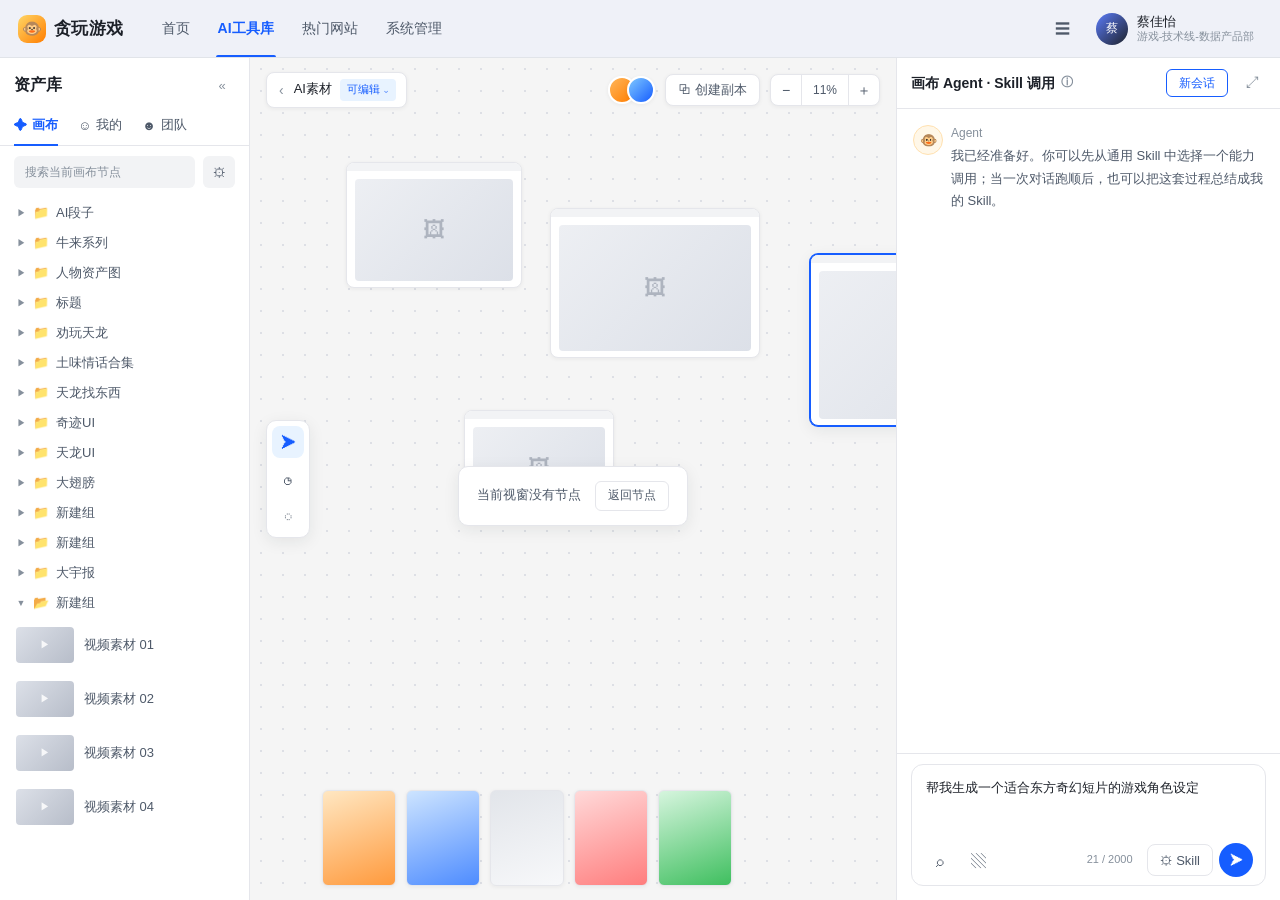
==== skill-agent-demo.html @ e5e54cda "Add canvas Agent Skill demo (light theme)" ====
<!doctype html>
<html lang="zh-CN">
<head>
  <meta charset="utf-8">
  <meta name="viewport" content="width=device-width, initial-scale=1">
  <title>画布 Agent Skill 接入 Demo</title>
  <style>
:root{
  --brand:#165DFF;--brand-hover:#0B5EFF;--brand-soft:#E8F3FF;--brand-soft-2:#F2F7FF;
  --ink:#1D2129;--ink-2:#4E5969;--ink-3:#86909C;--ink-4:#C9CDD4;
  --line:#E5E6EB;--line-2:#F2F3F5;--fill:#F2F3F5;--bg:#F5F5F5;--card:#FFFFFF;
  --nav-bg:#EFF1F8;--nav-line:#E1E4E9;
  --success:#00B42A;--orange:#FF7D00;--danger:#F53F3F;--warn-bg:#FFF7E8;
  --nav-h:58px;--left-w:285px;--chat-w:clamp(380px,30vw,470px);
  --shadow-sm:0 1px 4px rgba(29,33,41,.06);
  --shadow-md:0 4px 16px rgba(29,33,41,.08);
  --shadow-lg:0 10px 30px rgba(29,33,41,.14);
  --r-sm:6px;--r-md:8px;--r-lg:12px;--r-xl:16px;
}
*{box-sizing:border-box}
html,body{height:100%}
body{margin:0;font-family:"PingFang SC","Microsoft YaHei","Helvetica Neue",Arial,sans-serif;font-size:13px;line-height:1.6;color:var(--ink);background:var(--bg);-webkit-font-smoothing:antialiased}
button{font-family:inherit}
input,textarea{font-family:inherit}
::-webkit-scrollbar{width:8px;height:8px}
::-webkit-scrollbar-thumb{background:#D6D8DE;border-radius:4px}
::-webkit-scrollbar-thumb:hover{background:#C9CDD4}
::-webkit-scrollbar-track{background:transparent}

/* ===== top nav ===== */
.topnav{height:var(--nav-h);display:flex;align-items:center;gap:26px;padding:0 18px;background:var(--nav-bg);border-bottom:1px solid var(--nav-line);position:relative;z-index:30}
.brand-logo{display:flex;align-items:center;gap:8px;font-size:17px;font-weight:700;color:var(--ink);letter-spacing:.4px;white-space:nowrap}
.brand-logo .mascot{width:28px;height:28px;border-radius:9px;background:linear-gradient(135deg,#FFD666,#FF7D00);display:grid;place-items:center;font-size:16px;line-height:1}
.nav-menu{display:flex;align-items:center;gap:4px;height:100%}
.nav-item{height:100%;display:flex;align-items:center;padding:0 12px;font-size:14px;color:var(--ink-2);cursor:pointer;position:relative;transition:color .15s}
.nav-item:hover{color:var(--brand)}
.nav-item.active{color:var(--brand);font-weight:600}
.nav-item.active::after{content:"";position:absolute;left:10px;right:10px;bottom:0;height:2px;background:var(--brand);border-radius:2px 2px 0 0}
.nav-right{margin-left:auto;display:flex;align-items:center;gap:8px}
.nav-icon{width:34px;height:34px;border-radius:var(--r-md);display:grid;place-items:center;color:var(--ink-2);cursor:pointer;font-size:15px}
.nav-icon:hover{background:rgba(22,93,255,.08);color:var(--brand)}
.user-chip{display:flex;align-items:center;gap:9px;cursor:pointer;padding:4px 8px;border-radius:var(--r-md)}
.user-chip:hover{background:rgba(255,255,255,.7)}
.user-chip .avatar{width:32px;height:32px;border-radius:50%;background:linear-gradient(135deg,#5B7CFA,#1D2129);color:#fff;display:grid;place-items:center;font-size:12px;flex:0 0 auto}
.user-chip .u-name{font-size:13px;color:var(--ink);line-height:1.25}
.user-chip .u-sub{font-size:11px;color:var(--ink-3);line-height:1.25}
/* ===== shell layout ===== */
.app{display:flex;height:calc(100vh - var(--nav-h));overflow:hidden}

/* ===== left asset panel ===== */
.left{width:var(--left-w);flex:0 0 var(--left-w);background:var(--card);border-right:1px solid var(--line);display:flex;flex-direction:column;min-height:0}
.left-head{display:flex;align-items:center;justify-content:space-between;padding:14px 14px 10px}
.left-title{font-size:16px;font-weight:600;color:var(--ink)}
.left-collapse{width:26px;height:26px;border:0;background:transparent;border-radius:var(--r-sm);display:grid;place-items:center;color:var(--ink-3);cursor:pointer;font-size:13px}
.left-collapse:hover{background:var(--fill);color:var(--ink-2)}
.left-tabs{display:flex;gap:20px;padding:0 14px;border-bottom:1px solid var(--line);flex:0 0 auto}
.left-tab{padding:8px 0 10px;font-size:13px;color:var(--ink-2);cursor:pointer;border:0;background:transparent;border-bottom:2px solid transparent;display:flex;align-items:center;gap:5px;margin-bottom:-1px;transition:color .15s}
.left-tab:hover{color:var(--brand)}
.left-tab.active{color:var(--brand);font-weight:600;border-bottom-color:var(--brand)}
.left-search{display:flex;gap:8px;align-items:center;padding:10px 14px 8px;flex:0 0 auto}
.left-search input{flex:1;height:32px;border:1px solid transparent;background:var(--fill);border-radius:var(--r-sm);padding:0 10px;font-size:12px;color:var(--ink);outline:none;transition:.15s}
.left-search input::placeholder{color:var(--ink-3)}
.left-search input:focus{background:#fff;border-color:var(--brand)}
.left-search .filter{width:32px;height:32px;border:0;border-radius:var(--r-sm);background:var(--fill);display:grid;place-items:center;color:var(--ink-2);cursor:pointer}
.left-search .filter:hover{color:var(--brand)}
.asset-list{flex:1;overflow-y:auto;padding:2px 8px 18px;min-height:0}
.tree-row{display:flex;align-items:center;gap:7px;height:30px;padding:0 8px;border-radius:var(--r-sm);color:var(--ink-2);font-size:13px;cursor:pointer;transition:background .12s}
.tree-row:hover{background:var(--fill)}
.tree-row.active{background:var(--brand-soft);color:var(--brand);font-weight:500}
.tree-row .caret{color:var(--ink-3);font-size:9px;width:10px;flex:0 0 auto;text-align:center}
.tree-row .folder{font-size:13px;flex:0 0 auto}
.tree-row .name{overflow:hidden;text-overflow:ellipsis;white-space:nowrap}
.tree-row.video{height:54px;gap:10px}
.tree-row.video .thumb{width:58px;height:36px;border-radius:4px;background:linear-gradient(135deg,#DCE0E8,#B7BDC9);flex:0 0 auto;position:relative}
.tree-row.video .thumb::after{content:"\25B6";position:absolute;inset:0;display:grid;place-items:center;color:#fff;font-size:10px;opacity:.85}
.asset-empty{color:var(--ink-3);font-size:12px;padding:18px;text-align:center}
/* ===== canvas ===== */
.canvas{flex:1;position:relative;background:var(--bg);background-image:radial-gradient(#DDDFE5 1px,transparent 1px);background-size:22px 22px;overflow:hidden;min-width:0}
.canvas-top{position:absolute;top:14px;left:16px;right:16px;display:flex;align-items:center;gap:12px;z-index:6;pointer-events:none}
.canvas-top > *{pointer-events:auto}
.crumb{display:flex;align-items:center;gap:8px;background:#fff;border:1px solid var(--line);border-radius:var(--r-md);padding:6px 10px;font-size:13px;color:var(--ink);box-shadow:var(--shadow-sm)}
.crumb .back{border:0;background:transparent;color:var(--ink-3);cursor:pointer;font-size:14px;padding:0 2px;line-height:1}
.crumb .back:hover{color:var(--brand)}
.crumb .tag-editable{display:flex;align-items:center;gap:4px;color:var(--brand);background:var(--brand-soft);border-radius:4px;padding:2px 7px;font-size:11px}
.canvas-top-right{margin-left:auto;display:flex;align-items:center;gap:10px}
.presence{display:flex;align-items:center}
.presence .p-av{width:28px;height:28px;border-radius:50%;border:2px solid #fff;margin-left:-9px;background:linear-gradient(135deg,#FFB65A,#FF7D00);box-shadow:var(--shadow-sm)}
.presence .p-av:nth-child(2){background:linear-gradient(135deg,#7EC8FF,#165DFF)}
.presence .p-av:first-child{margin-left:0}
.ghost-btn{display:inline-flex;align-items:center;gap:6px;height:32px;padding:0 12px;background:#fff;border:1px solid var(--line);border-radius:var(--r-md);font-size:13px;color:var(--ink-2);cursor:pointer;box-shadow:var(--shadow-sm);transition:.15s}
.ghost-btn:hover{border-color:var(--brand);color:var(--brand)}
.zoom{display:flex;align-items:center;height:32px;background:#fff;border:1px solid var(--line);border-radius:var(--r-md);overflow:hidden;box-shadow:var(--shadow-sm)}
.zoom button{width:30px;height:30px;border:0;background:transparent;color:var(--ink-2);cursor:pointer;font-size:14px;line-height:1}
.zoom button:hover{background:var(--fill);color:var(--ink)}
.zoom .z-val{min-width:48px;text-align:center;font-size:12px;color:var(--ink-2);border-left:1px solid var(--line);border-right:1px solid var(--line);line-height:30px}
.canvas-toolbar{position:absolute;left:16px;top:50%;transform:translateY(-50%);display:flex;flex-direction:column;gap:5px;background:#fff;border:1px solid var(--line);border-radius:10px;padding:5px;box-shadow:var(--shadow-md);z-index:5}
.canvas-toolbar .icon-btn.active{background:var(--brand-soft);color:var(--brand)}
.ghost-node{position:absolute;background:#fff;border:1px solid var(--line);border-radius:var(--r-md);box-shadow:var(--shadow-sm);overflow:hidden}
.ghost-node .gn-bar{height:8px;background:var(--fill)}
.ghost-node .gn-body{padding:8px;display:grid;place-items:center;color:var(--ink-4)}
.ghost-node .gn-body .ph{width:100%;height:100%;border-radius:4px;background:linear-gradient(135deg,#EDEFF3,#DCE0E8);display:grid;place-items:center;color:#AEB4BF;font-size:22px}
.ghost-node.selected{border-color:var(--brand);box-shadow:0 0 0 1px var(--brand),var(--shadow-md)}
.floating-note{position:absolute;left:50%;top:52%;transform:translate(-50%,-50%);background:#fff;border:1px solid var(--line);border-radius:10px;padding:14px 18px;font-size:13px;color:var(--ink-2);display:flex;align-items:center;gap:14px;box-shadow:var(--shadow-md);z-index:4}
.canvas-thumbs{position:absolute;left:72px;bottom:14px;display:flex;gap:10px;align-items:flex-end;z-index:3}
.canvas-thumbs .ct{width:74px;height:96px;border-radius:var(--r-sm);background:linear-gradient(160deg,#FFE7C2,#FF9A3D);border:1px solid var(--line);box-shadow:var(--shadow-sm)}
.canvas-thumbs .ct.t2{background:linear-gradient(160deg,#CDE4FF,#4E8CFF)}
.canvas-thumbs .ct.t3{background:linear-gradient(160deg,#E2E5EA,#F7F8FA)}
.canvas-thumbs .ct.t4{background:linear-gradient(160deg,#FFD9D9,#FF7D7D)}
.canvas-thumbs .ct.t5{background:linear-gradient(160deg,#D6F5DE,#3FBF5F)}
/* ===== chat panel ===== */
.chat{width:var(--chat-w);flex:0 0 var(--chat-w);background:var(--card);border-left:1px solid var(--line);display:flex;flex-direction:column;position:relative;min-height:0}
.chat-head{display:flex;align-items:center;gap:10px;padding:11px 14px;border-bottom:1px solid var(--line);flex:0 0 auto}
.chat-title{font-size:14px;font-weight:600;color:var(--ink);display:flex;align-items:center;gap:6px;min-width:0}
.chat-title span{overflow:hidden;text-overflow:ellipsis;white-space:nowrap}
.chat-title .info{color:var(--ink-3);font-size:12px;cursor:help;flex:0 0 auto}
.chat-head .hint{display:none}
.new-session{margin-left:auto;height:28px;padding:0 12px;border:1px solid var(--brand);color:var(--brand);background:#fff;border-radius:var(--r-sm);font-size:12px;cursor:pointer;white-space:nowrap;transition:.15s;flex:0 0 auto}
.new-session:hover{background:var(--brand-soft)}
.chat-expand{width:28px;height:28px;border:0;background:transparent;border-radius:var(--r-sm);display:grid;place-items:center;color:var(--ink-3);cursor:pointer;font-size:14px;flex:0 0 auto}
.chat-expand:hover{background:var(--fill);color:var(--ink-2)}
.messages{flex:1;overflow-y:auto;padding:16px 16px 8px;display:flex;flex-direction:column;gap:16px;min-height:0}
.msg{position:relative;padding-left:38px;font-size:13px;line-height:1.75;color:var(--ink-2);word-break:break-word}
.msg::before{content:"\1F435";position:absolute;left:0;top:0;width:28px;height:28px;border-radius:50%;background:var(--warn-bg);border:1px solid #FFE1B0;display:grid;place-items:center;font-size:14px;line-height:1}
.msg > strong{display:block;font-size:12px;font-weight:500;color:var(--ink-3);margin-bottom:3px;line-height:1.4}
.msg .result-list{margin:8px 0;padding-left:18px}
.msg .result-list li{margin:3px 0}
.result-script,.execution-script{margin:10px 0 0;padding:10px 12px;background:var(--fill);border:1px solid var(--line);border-radius:var(--r-sm);font-family:"SFMono-Regular",Consolas,"Liberation Mono",Menlo,monospace;font-size:12px;line-height:1.7;color:var(--ink);white-space:pre-wrap;word-break:break-word;overflow-x:auto}
.result-tail,.execution-tail{margin-top:8px;padding-top:8px;border-top:1px dashed var(--line);font-size:11px;color:var(--ink-3)}
/* ===== composer ===== */
.composer-wrap{flex:0 0 auto;padding:10px 14px 14px;border-top:1px solid var(--line);position:relative;background:#fff;z-index:20}
.composer{border:1px solid var(--line);border-radius:var(--r-lg);background:#fff;padding:10px 12px 8px;transition:border-color .15s,box-shadow .15s}
.composer:focus-within{border-color:var(--brand);box-shadow:0 0 0 3px rgba(22,93,255,.08)}
.selected-tag{display:none;align-items:center;gap:6px;background:var(--brand-soft);color:var(--brand);border-radius:var(--r-sm);padding:3px 8px;font-size:12px;width:fit-content;margin-bottom:8px}
.selected-tag.show{display:inline-flex}
.selected-tag button{border:0;background:transparent;color:var(--brand);cursor:pointer;font-size:13px;line-height:1;padding:0 2px}
.composer textarea{width:100%;border:0;outline:none;resize:none;font-size:13px;line-height:1.7;color:var(--ink);min-height:62px;height:62px;background:transparent;display:block}
.composer textarea::placeholder{color:var(--ink-3)}
.composer-actions{display:flex;align-items:center;justify-content:space-between;margin-top:6px;gap:8px}
.composer-actions .actions{display:flex;align-items:center;gap:6px}
.counter{font-size:11px;color:var(--ink-3);margin-left:auto;padding-right:6px}
.icon-btn{width:32px;height:32px;border:0;background:transparent;border-radius:var(--r-md);color:var(--ink-2);font-size:15px;cursor:pointer;display:grid;place-items:center;line-height:1;transition:background .12s,color .12s;padding:0}
.icon-btn:hover{background:var(--fill);color:var(--ink)}
.pill{height:32px;padding:0 12px;border-radius:var(--r-md);border:1px solid var(--line);background:#fff;color:var(--ink-2);font-size:13px;cursor:pointer;transition:.15s;white-space:nowrap}
.pill:hover{border-color:var(--brand);color:var(--brand)}
.pill.active{background:var(--brand);border-color:var(--brand);color:#fff}
.send{width:34px;height:34px;border-radius:50%;border:0;background:var(--brand);color:#fff;font-size:13px;cursor:pointer;display:grid;place-items:center;transition:.15s}
.send:hover{background:var(--brand-hover)}

/* ===== picker ===== */
.picker{position:fixed;width:360px;max-width:calc(100vw - 32px);background:#fff;border:1px solid var(--line);border-radius:var(--r-lg);box-shadow:var(--shadow-lg);padding:12px;display:none;z-index:70}
.picker.open{display:block}
.picker-head{display:flex;align-items:center;justify-content:space-between;margin-bottom:10px}
.picker-title{font-size:14px;font-weight:600;color:var(--ink)}
.create-wrap{position:relative}
.create-btn{height:28px;padding:0 10px;border-radius:var(--r-sm);border:1px solid var(--line);background:#fff;color:var(--ink-2);font-size:12px;cursor:pointer}
.create-btn:hover{border-color:var(--brand);color:var(--brand)}
.create-menu{position:absolute;right:0;top:34px;min-width:262px;background:#fff;border:1px solid var(--line);border-radius:var(--r-md);box-shadow:var(--shadow-md);display:none;overflow:hidden;z-index:5}
.create-menu.open{display:block}
.create-item{display:flex;flex-direction:column;gap:2px;width:100%;text-align:left;border:0;background:transparent;padding:10px 12px;font-size:13px;color:var(--ink);cursor:pointer}
.create-item span{font-size:11px;color:var(--ink-3)}
.create-item:hover{background:var(--brand-soft)}
.tabs{display:flex;gap:18px;border-bottom:1px solid var(--line);margin-bottom:10px}
.tab-btn{padding:6px 0 8px;border:0;background:transparent;font-size:13px;color:var(--ink-2);cursor:pointer;border-bottom:2px solid transparent;margin-bottom:-1px}
.tab-btn:hover{color:var(--brand)}
.tab-btn.active{color:var(--brand);font-weight:600;border-bottom-color:var(--brand)}
.picker-body{display:flex;flex-direction:column;min-height:0}
.search{width:100%;height:32px;border:1px solid var(--line);border-radius:var(--r-sm);padding:0 10px;font-size:12px;outline:none;margin-bottom:8px;color:var(--ink);flex:0 0 auto}
.search:focus{border-color:var(--brand)}
.search::placeholder{color:var(--ink-3)}
.skill-list{display:flex;flex-direction:column;gap:2px;max-height:288px;overflow-y:auto}
.skill-row{display:flex;align-items:center;gap:8px;padding:8px;border-radius:var(--r-sm);cursor:pointer;position:relative}
.skill-row:hover{background:var(--fill)}
.skill-row.active{background:var(--brand-soft)}
.skill-row .bolt{color:var(--orange);font-size:12px;flex:0 0 auto}
.skill-main{flex:1;border:0;background:transparent;text-align:left;cursor:pointer;padding:0;min-width:0}
.skill-title-line{display:flex;align-items:center;gap:6px;font-size:13px;color:var(--ink);font-weight:500}
.skill-name{overflow:hidden;text-overflow:ellipsis;white-space:nowrap}
.skill-desc{font-size:11px;color:var(--ink-3);margin-top:2px;overflow:hidden;text-overflow:ellipsis;white-space:nowrap}
.info-dot{width:16px;height:16px;border-radius:50%;border:1px solid var(--ink-4);background:transparent;color:var(--ink-3);font-size:10px;line-height:1;cursor:pointer;display:grid;place-items:center;flex:0 0 auto;font-style:italic;padding:0}
.info-dot:hover,.info-dot.active{border-color:var(--brand);color:var(--brand);background:var(--brand-soft)}
.row-action{width:26px;height:26px;border:0;background:transparent;border-radius:var(--r-sm);cursor:pointer;color:var(--ink-3);font-size:14px;flex:0 0 auto;display:grid;place-items:center;padding:0}
.row-action:hover{background:var(--fill);color:var(--orange)}
.row-action.active{color:var(--orange)}
.detail-popover{display:none;position:absolute;left:8px;right:8px;top:100%;margin-top:4px;background:#1D2129;color:#fff;border-radius:var(--r-sm);padding:8px 10px;font-size:11px;line-height:1.75;z-index:8;box-shadow:var(--shadow-md)}
.detail-popover.open,.skill-row:hover .detail-popover{display:block}
.detail-popover strong{color:#fff;font-weight:600}
/* ===== draft panel ===== */
.draft-panel{position:absolute;left:14px;right:14px;bottom:100%;background:#fff;border:1px solid var(--line);border-radius:var(--r-lg);box-shadow:var(--shadow-lg);display:none;z-index:65;overflow:hidden}
.draft-panel.open{display:block}
.draft-head{display:flex;align-items:center;justify-content:space-between;padding:10px 12px;border-bottom:1px solid var(--line);font-size:13px;font-weight:600;color:var(--ink)}
.draft-body{padding:12px;display:flex;flex-direction:column;gap:10px}
.field{display:flex;flex-direction:column;gap:4px}
.field label{font-size:11px;color:var(--ink-3)}
.field input,.field textarea{border:1px solid var(--line);border-radius:var(--r-sm);padding:7px 9px;font-size:12px;color:var(--ink);outline:none;background:#fff;resize:vertical;width:100%}
.field input:focus,.field textarea:focus{border-color:var(--brand);box-shadow:0 0 0 2px rgba(22,93,255,.08)}
.field textarea{min-height:56px;line-height:1.6}
.draft-grid{display:grid;grid-template-columns:1fr 1fr;gap:10px}
.draft-actions{display:flex;justify-content:flex-end;gap:8px;margin-top:2px}
.btn-small{height:30px;padding:0 12px;border-radius:var(--r-sm);border:1px solid var(--line);background:#fff;color:var(--ink-2);font-size:12px;cursor:pointer}
.btn-small:hover{border-color:var(--brand);color:var(--brand)}
.btn-small.primary{background:var(--brand);border-color:var(--brand);color:#fff}
.btn-small.primary:hover{background:var(--brand-hover);color:#fff}
.btn-ghost{width:24px;height:24px;border:0;background:transparent;border-radius:var(--r-sm);color:var(--ink-3);cursor:pointer;font-size:14px;display:grid;place-items:center;padding:0}
.btn-ghost:hover{background:var(--fill);color:var(--ink)}

/* ===== run dock ===== */
.run-dock{position:relative;display:none;background:var(--brand-soft-2);border:1px solid #D6E4FF;border-radius:var(--r-md);margin-bottom:8px;overflow:hidden}
.run-dock.show{display:block}
.run-dock.open .run-body{display:block}
.run-body{display:none}
.run-head{display:flex;align-items:center;justify-content:space-between;padding:8px 12px;cursor:pointer;font-size:12px;color:var(--brand)}
.run-head:hover{background:rgba(22,93,255,.05)}
.run-title{display:flex;align-items:center;gap:6px;font-weight:600}
.run-meta{color:var(--ink-3);font-size:11px}
.run-steps{padding:2px 12px 10px;display:flex;flex-direction:column;gap:5px}
.run-step{display:flex;gap:8px;align-items:flex-start;font-size:12px;color:var(--ink-3)}
.run-dot{width:16px;height:16px;border-radius:50%;border:1px solid var(--ink-4);flex:0 0 auto;display:grid;place-items:center;font-size:9px;line-height:1;background:#fff;margin-top:1px;color:#fff}
.run-step.done .run-dot{background:var(--success);border-color:var(--success)}
.run-step.current .run-dot{border-color:var(--brand);box-shadow:0 0 0 3px rgba(22,93,255,.14)}
.run-step-title{font-size:12px;color:var(--ink-2)}
.run-step-desc{font-size:11px;color:var(--ink-3)}
.run-step.done .run-step-title{color:var(--ink-2)}
.run-step.current .run-step-title{color:var(--brand);font-weight:600}

/* ===== save strip ===== */
.save-strip{display:none;align-items:center;justify-content:space-between;gap:10px;background:var(--warn-bg);border:1px solid #FFE1B0;border-radius:var(--r-md);padding:8px 10px;margin-bottom:8px;font-size:12px;color:#8B5A00}
.save-strip.show{display:flex}
.save-text{line-height:1.5}
.save-actions{display:flex;align-items:center;gap:8px;flex:0 0 auto}
/* ===== task card / execution result ===== */
.task-card{margin-top:10px;background:#fff;border:1px solid var(--line);border-radius:var(--r-md);overflow:hidden}
.task-head{display:flex;align-items:center;justify-content:space-between;padding:9px 12px;border-bottom:1px solid var(--line);font-size:12px;font-weight:600;color:var(--ink);background:var(--brand-soft-2)}
.task-count{color:var(--brand);font-weight:600;font-size:11px}
.execution-intro{padding:9px 12px 0;font-size:12px;color:var(--ink-3)}
.task-step{display:flex;gap:9px;align-items:flex-start;padding:8px 12px 0}
.task-dot{width:18px;height:18px;border-radius:50%;border:1px solid var(--ink-4);flex:0 0 auto;display:grid;place-items:center;font-size:10px;line-height:1;background:#fff;color:#fff}
.task-step.done .task-dot{background:var(--success);border-color:var(--success)}
.task-step.current .task-dot{border-color:var(--brand);box-shadow:0 0 0 3px rgba(22,93,255,.14)}
.task-step-title{font-size:12px;color:var(--ink);font-weight:500}
.task-step.current .task-step-title{color:var(--brand)}
.task-step.done .task-step-title{color:var(--ink-2)}
.task-step-desc{font-size:11px;color:var(--ink-3);margin-top:1px}
.task-step:last-child{padding-bottom:2px}
.execution-result{margin:12px;padding:12px;border-radius:var(--r-md);background:var(--brand-soft-2);border:1px solid #D6E4FF}
.execution-result.pending{background:var(--fill);border-color:var(--line);color:var(--ink-3);font-size:12px}
.execution-result-head{display:flex;align-items:center;justify-content:space-between;font-size:11px;color:var(--brand);font-weight:600;margin-bottom:6px}
.execution-result-head span:last-child{color:var(--ink-3);font-weight:400}
.execution-result-title{font-size:13px;font-weight:600;color:var(--ink);margin-bottom:4px}
.execution-summary{font-size:12px;color:var(--ink-2)}
.execution-result .result-list{margin:8px 0 0;padding-left:18px;font-size:12px;color:var(--ink-2)}
.execution-result .execution-script,.execution-result .result-script{background:#fff}

/* ===== responsive ===== */
@media (max-width:1360px){:root{--left-w:250px}}
@media (max-width:1180px){:root{--left-w:220px;--chat-w:clamp(340px,34vw,440px)}}
@media (max-width:1040px){.left{display:none}}
  </style>
</head>
<body>
  <nav class="topnav">
    <div class="brand-logo"><span class="mascot">🐵</span><span>贪玩游戏</span></div>
    <div class="nav-menu">
      <div class="nav-item">首页</div>
      <div class="nav-item active">AI工具库</div>
      <div class="nav-item">热门网站</div>
      <div class="nav-item">系统管理</div>
    </div>
    <div class="nav-right">
      <div class="nav-icon" title="生成列表">☰</div>
      <div class="user-chip">
        <div class="avatar">蔡</div>
        <div>
          <div class="u-name">蔡佳怡</div>
          <div class="u-sub">游戏-技术线-数据产品部</div>
        </div>
      </div>
    </div>
  </nav>
  <div class="app">
    <aside class="left">
      <div class="left-head">
        <div class="left-title">资产库</div>
        <button class="left-collapse" aria-label="收起资产库">«</button>
      </div>
      <div class="left-tabs">
        <button class="left-tab active" data-pane="canvas"><span>✦</span>画布</button>
        <button class="left-tab" data-pane="mine"><span>☺</span>我的</button>
        <button class="left-tab" data-pane="team"><span>☻</span>团队</button>
      </div>
      <div class="left-search">
        <input id="leftSearch" placeholder="搜索当前画布节点" aria-label="搜索当前画布节点">
        <button class="filter" aria-label="筛选">⚙</button>
      </div>
      <div class="asset-list" id="assetList">
        <div class="tree-row" data-pane="canvas" data-name="AI段子"><span class="caret">▶</span><span class="folder">📁</span><span class="name">AI段子</span></div>
        <div class="tree-row" data-pane="canvas" data-name="牛来系列"><span class="caret">▶</span><span class="folder">📁</span><span class="name">牛来系列</span></div>
        <div class="tree-row" data-pane="canvas" data-name="人物资产图"><span class="caret">▶</span><span class="folder">📁</span><span class="name">人物资产图</span></div>
        <div class="tree-row" data-pane="canvas" data-name="标题"><span class="caret">▶</span><span class="folder">📁</span><span class="name">标题</span></div>
        <div class="tree-row" data-pane="canvas" data-name="劝玩天龙"><span class="caret">▶</span><span class="folder">📁</span><span class="name">劝玩天龙</span></div>
        <div class="tree-row" data-pane="canvas" data-name="土味情话合集"><span class="caret">▶</span><span class="folder">📁</span><span class="name">土味情话合集</span></div>
        <div class="tree-row" data-pane="canvas" data-name="天龙找东西"><span class="caret">▶</span><span class="folder">📁</span><span class="name">天龙找东西</span></div>
        <div class="tree-row" data-pane="canvas" data-name="奇迹UI"><span class="caret">▶</span><span class="folder">📁</span><span class="name">奇迹UI</span></div>
        <div class="tree-row" data-pane="canvas" data-name="天龙UI"><span class="caret">▶</span><span class="folder">📁</span><span class="name">天龙UI</span></div>
        <div class="tree-row" data-pane="canvas" data-name="大翅膀"><span class="caret">▶</span><span class="folder">📁</span><span class="name">大翅膀</span></div>
        <div class="tree-row" data-pane="canvas" data-name="新建组"><span class="caret">▶</span><span class="folder">📁</span><span class="name">新建组</span></div>
        <div class="tree-row" data-pane="canvas" data-name="新建组"><span class="caret">▶</span><span class="folder">📁</span><span class="name">新建组</span></div>
        <div class="tree-row" data-pane="canvas" data-name="大宇报"><span class="caret">▶</span><span class="folder">📁</span><span class="name">大宇报</span></div>
        <div class="tree-row" data-pane="canvas" data-name="新建组-视频"><span class="caret">▼</span><span class="folder">📂</span><span class="name">新建组</span></div>
        <div class="tree-row video" data-pane="canvas" data-name="视频 01"><span class="thumb"></span><span class="name">视频素材 01</span></div>
        <div class="tree-row video" data-pane="canvas" data-name="视频 02"><span class="thumb"></span><span class="name">视频素材 02</span></div>
        <div class="tree-row video" data-pane="canvas" data-name="视频 03"><span class="thumb"></span><span class="name">视频素材 03</span></div>
        <div class="tree-row video" data-pane="canvas" data-name="视频 04"><span class="thumb"></span><span class="name">视频素材 04</span></div>
        <div class="tree-row" data-pane="mine" data-name="角色设定生成"><span class="caret">▶</span><span class="folder">⚡</span><span class="name">角色设定生成</span></div>
        <div class="tree-row" data-pane="mine" data-name="对话转化流程"><span class="caret">▶</span><span class="folder">⚡</span><span class="name">对话转化流程</span></div>
        <div class="tree-row" data-pane="mine" data-name="我的分镜模板"><span class="caret">▶</span><span class="folder">⚡</span><span class="name">我的分镜模板</span></div>
        <div class="tree-row" data-pane="mine" data-name="我的口播稿"><span class="caret">▶</span><span class="folder">⚡</span><span class="name">我的口播稿</span></div>
        <div class="tree-row" data-pane="team" data-name="团队-世界观设定"><span class="caret">▶</span><span class="folder">⚡</span><span class="name">世界观设定</span></div>
        <div class="tree-row" data-pane="team" data-name="团队-投放素材规范"><span class="caret">▶</span><span class="folder">⚡</span><span class="name">投放素材规范</span></div>
        <div class="tree-row" data-pane="team" data-name="团队-爆款拆解"><span class="caret">▶</span><span class="folder">⚡</span><span class="name">爆款拆解</span></div>
        <div class="tree-row" data-pane="team" data-name="团队-合规校验"><span class="caret">▶</span><span class="folder">⚡</span><span class="name">合规校验</span></div>
        <div class="asset-empty" id="assetEmpty" style="display:none;">没有匹配的节点</div>
      </div>
    </aside>    <main class="canvas" aria-label="画布区域">
      <div class="canvas-top">
        <div class="crumb">
          <button class="back" aria-label="返回">‹</button>
          <span>AI素材</span>
          <span class="tag-editable">可编辑 ⌄</span>
        </div>
        <div class="canvas-top-right">
          <div class="presence"><span class="p-av" title="蔡佳怡"></span><span class="p-av" title="协作者"></span></div>
          <button class="ghost-btn" id="dupNode">⧉ 创建副本</button>
          <div class="zoom">
            <button class="z-out" aria-label="缩小">−</button>
            <span class="z-val" id="zoomValue">11%</span>
            <button class="z-in" aria-label="放大">＋</button>
          </div>
        </div>
      </div>
      <div class="canvas-toolbar">
        <button class="icon-btn active" aria-label="选择">➤</button>
        <button class="icon-btn" aria-label="历史">◷</button>
        <button class="icon-btn" aria-label="评论">◌</button>
      </div>
      <div class="ghost-node" style="left:96px;top:104px;width:176px;height:126px;">
        <div class="gn-bar"></div>
        <div class="gn-body" style="height:118px;padding:8px;"><div class="ph" style="height:100%;">🖼</div></div>
      </div>
      <div class="ghost-node" style="left:300px;top:150px;width:210px;height:150px;">
        <div class="gn-bar"></div>
        <div class="gn-body" style="height:142px;padding:8px;"><div class="ph" style="height:100%;">🖼</div></div>
      </div>
      <div class="ghost-node selected" style="left:560px;top:196px;width:250px;height:172px;">
        <div class="gn-bar"></div>
        <div class="gn-body" style="height:164px;padding:8px;"><div class="ph" style="height:100%;">🖼</div></div>
      </div>
      <div class="ghost-node" style="left:214px;top:352px;width:150px;height:106px;">
        <div class="gn-bar"></div>
        <div class="gn-body" style="height:98px;padding:8px;"><div class="ph" style="height:100%;">🖼</div></div>
      </div>
      <div class="floating-note">当前视窗没有节点 <button class="btn-small" id="backNode">返回节点</button></div>
      <div class="canvas-thumbs">
        <div class="ct t1"></div>
        <div class="ct t2"></div>
        <div class="ct t3"></div>
        <div class="ct t4"></div>
        <div class="ct t5"></div>
      </div>
    </main>    <section class="chat">
      <header class="chat-head">
        <div class="chat-title"><span id="chatTitle">画布 Agent · Skill 调用</span><span class="info" title="Demo 聚焦两个闭环：调用平台已确认 Skill；把有效对话总结成我的 Skill">ⓘ</span></div>
        <button class="new-session" id="newSession">新会话</button>
        <button class="chat-expand" aria-label="展开">⤢</button>
      </header>
      <div class="messages" id="messages">
        <div class="msg"><strong>Agent</strong>我已经准备好。你可以先从通用 Skill 中选择一个能力调用；当一次对话跑顺后，也可以把这套过程总结成我的 Skill。</div>
      </div>
      <div class="composer-wrap">
        <div class="picker" id="picker">
          <div class="picker-head">
            <div class="picker-title">Skill</div>
            <div class="create-wrap">
              <button class="create-btn" id="createBtn">＋ 创建</button>
              <div class="create-menu" id="createMenu">
                <button class="create-item" id="convertFromMenu">将本次对话转化为 Skill<span>从当前上下文自动总结名称、输入和输出</span></button>
              </div>
            </div>
          </div>
          <div class="tabs" role="tablist" aria-label="Skill 分组">
            <button class="tab-btn active" data-tab="common">通用</button>
            <button class="tab-btn" data-tab="favorite">收藏</button>
            <button class="tab-btn" data-tab="mine">我的</button>
          </div>
          <div class="picker-body">
            <input class="search" id="search" placeholder="搜索 Skill" aria-label="搜索 Skill">
            <div class="skill-list" id="skillList"></div>
          </div>
        </div>
        <div class="draft-panel" id="draftPanel">
          <div class="draft-head"><span>保存为我的 Skill</span><button class="icon-btn" id="closeDraft" aria-label="关闭">×</button></div>
          <div class="draft-body">
            <div class="field"><label for="draftName">系统总结的 Skill 名称</label><input id="draftName" value="角色设定生成"></div>
            <div class="field"><label for="draftDesc">说明</label><input id="draftDesc" value="根据角色方向生成可复用的角色设定稿"></div>
            <div class="draft-grid">
              <div class="field"><label for="draftInput">输入要点</label><textarea id="draftInput">角色类型、世界观、风格关键词、用途</textarea></div>
              <div class="field"><label for="draftOutput">输出要点</label><textarea id="draftOutput">角色定位、外观关键词、性格设定、可继续扩写的提示词</textarea></div>
            </div>
            <div class="draft-actions"><button class="btn-small" id="cancelDraft">取消</button><button class="btn-small primary" id="saveSkill">保存到我的 Skill</button></div>
          </div>
        </div>
        <div class="run-dock" id="runDock" aria-live="polite"></div>
        <div class="save-strip" id="saveStrip">
          <span class="save-text">这次对话可以沉淀为你的个人 Skill</span>
          <span class="save-actions">
            <button class="btn-small primary" id="openDraft">总结为我的 Skill</button>
            <button class="btn-ghost" id="dismissSave" aria-label="关闭沉淀提示">×</button>
          </span>
        </div>
        <div class="composer">
          <div class="selected-tag" id="selectedTag"><span>⚡</span><span id="selectedName"></span><button id="removeSkill" aria-label="移除 Skill">×</button></div>
          <textarea id="prompt" placeholder="开始你的创作，或者 @ 引用工作流 / 节点 / 资源">帮我生成一个适合东方奇幻短片的游戏角色设定</textarea>
          <div class="composer-actions">
            <div class="actions"><button class="icon-btn" aria-label="附件">⌕</button><button class="icon-btn" aria-label="资源">▧</button></div>
            <span class="counter" id="charCount">0 / 2000</span>
            <div class="actions"><button class="pill" id="skillBtn">⚙ Skill</button><button class="send" id="send">➤</button></div>
          </div>
        </div>
      </div>
    </section>
  </div>
  <script>
const confirmedSkills = [
      { name: '脚本生成器', id: 'script-generator', desc: '把一句话需求变成可执行脚本', scene: '适合从一句话创意、角色方向或视频需求开始生成脚本。', input: '主题、角色、风格、时长、目标平台', output: '脚本结构、对白/旁白、画面段落、下一步建议' },
      { name: '分镜设计器', id: 'storyboard-designer', desc: '把脚本拆成分镜方案', scene: '适合把已有脚本拆成可执行镜头。', input: '脚本、镜头数量、画面风格、重点角色', output: '镜头序列、景别、动作、画面重点' },
      { name: 'Seedance 提示词引擎', id: 'seedance-prompt-engine', desc: '把分镜转成可投喂的视频提示词', scene: '适合把分镜整理成视频模型可用的提示词。', input: '分镜内容、主体动作、镜头运动、风格要求', output: '视频提示词、参数建议、风险提示' },
      { name: '图片提示词引擎', id: 'image-prompt-engine', desc: '把想法转成出图提示词', scene: '适合生成角色图、场景图、道具图等图片资产。', input: '主体、环境、风格、构图、用途', output: '图片提示词、负向提示、风格关键词' },
      { name: '文案生成器', id: 'copy-caption-generator', desc: '生成标题、口播和短文案', scene: '适合补齐传播文案、短视频标题和口播。', input: '内容主题、受众、平台、语气', output: '标题、口播、短文案、多版本备选' },
      { name: '提示词体检器', id: 'prompt-lint', desc: '检查提示词里的问题', scene: '适合检查提示词是否冲突、缺信息或表达不清。', input: '待检查提示词、目标模型、输出目标', output: '问题清单、缺失信息、修改建议' },
      { name: '提示词修复器', id: 'prompt-fix', desc: '自动修正提示词', scene: '适合把存在问题的提示词修成可直接执行版本。', input: '原提示词、体检结果、保留要求', output: '修复后提示词、修改说明、可执行版本' },
      { name: '视频拆脚本', id: 'video-analysis-to-script', desc: '把视频拆解成脚本', scene: '适合把参考视频、成片或竞品内容拆成可复用脚本。', input: '视频内容、拆解目标、重点维度', output: '脚本结构、镜头顺序、节奏拆解' }
    ];
    let mySkills = [];
    const favoriteIds = new Set();
    let selected = null;
    let activeTab = 'common';
    let detailSkill = null;
    const picker = document.getElementById('picker');
    const skillList = document.getElementById('skillList');
    const search = document.getElementById('search');
    const skillBtn = document.getElementById('skillBtn');
    const tabBtns = Array.from(document.querySelectorAll('.tab-btn'));
    const createBtn = document.getElementById('createBtn');
    const createMenu = document.getElementById('createMenu');
    const convertFromMenu = document.getElementById('convertFromMenu');
    const selectedTag = document.getElementById('selectedTag');
    const selectedName = document.getElementById('selectedName');
    const removeSkill = document.getElementById('removeSkill');
    const promptInput = document.getElementById('prompt');
    const send = document.getElementById('send');
    const messages = document.getElementById('messages');
    const runDock = document.getElementById('runDock');
    const saveStrip = document.getElementById('saveStrip');
    const draftPanel = document.getElementById('draftPanel');
    const openDraft = document.getElementById('openDraft');
    const closeDraft = document.getElementById('closeDraft');
    const cancelDraft = document.getElementById('cancelDraft');
    const saveSkill = document.getElementById('saveSkill');
    const draftName = document.getElementById('draftName');
    const draftDesc = document.getElementById('draftDesc');
    const draftInput = document.getElementById('draftInput');
    const draftOutput = document.getElementById('draftOutput');
    const dismissSave = document.getElementById('dismissSave');
    let conversationTurns = 0;
    let saveToastDismissed = false;

    function allSkills() {
      return [...confirmedSkills, ...mySkills];
    }
    function currentItems() {
      if (activeTab === 'favorite') return allSkills().filter(item => favoriteIds.has(item.id));
      if (activeTab === 'mine') return mySkills;
      return confirmedSkills;
    }
    function filtered(items, q) {
      return items.filter(item => !q || (item.name + item.id + item.desc).toLowerCase().includes(q));
    }
    function closeDetailPopover() {
      if (!detailSkill) return;
      detailSkill = null;
      renderRows();
    }

    function setActiveTab(tab) {
      activeTab = tab;
      tabBtns.forEach(btn => btn.classList.toggle('active', btn.dataset.tab === tab));
      detailSkill = null;
      renderRows();
    }
    function renderRows() {
      const q = search.value.trim().toLowerCase();
      skillList.innerHTML = '';
      const visible = filtered(currentItems(), q);
      if (visible.length) {
        visible.forEach(skill => {
          const row = document.createElement('div');
          row.className = 'skill-row' + (selected && selected.id === skill.id ? ' active' : '');

          const bolt = document.createElement('span');
          bolt.className = 'bolt';
          bolt.textContent = '⚡';

          const main = document.createElement('button');
          main.className = 'skill-main';
          main.innerHTML = '<div class="skill-title-line"><span class="skill-name">' + skill.name + '</span></div><div class="skill-desc">' + skill.desc + '</div>';
          main.addEventListener('click', () => chooseSkill(skill));

          const info = document.createElement('button');
          info.className = 'info-dot' + (detailSkill && detailSkill.id === skill.id ? ' active' : '');
          info.title = '查看详情';
          info.textContent = 'i';
          info.addEventListener('click', (event) => {
            event.stopPropagation();
            detailSkill = detailSkill && detailSkill.id === skill.id ? null : skill;
            renderRows();
          });
          main.querySelector('.skill-title-line').appendChild(info);

          const fav = document.createElement('button');
          fav.className = 'row-action favorite' + (favoriteIds.has(skill.id) ? ' active' : '');
          fav.title = favoriteIds.has(skill.id) ? '取消收藏' : '收藏';
          fav.textContent = favoriteIds.has(skill.id) ? '★' : '☆';
          fav.addEventListener('click', (event) => {
            event.stopPropagation();
            toggleFavorite(skill);
          });

          const popover = document.createElement('div');
          popover.className = 'detail-popover' + (detailSkill && detailSkill.id === skill.id ? ' open' : '');
          popover.innerHTML = '<div><strong>适用场景：</strong>' + (skill.scene || '适合复用当前对话中的稳定工作流') + '</div>'
            + '<div><strong>需要输入：</strong>' + (skill.input || '任务目标、素材信息、风格要求') + '</div>'
            + '<div><strong>预期输出：</strong>' + (skill.output || '结构化结果、可复用提示词、下一步建议') + '</div>';
          popover.addEventListener('click', event => event.stopPropagation());

          row.append(bolt, main, fav, popover);
          skillList.appendChild(row);
        });
      } else {
        const empty = document.createElement('div');
        empty.className = 'empty';
        empty.textContent = activeTab === 'favorite'
          ? '还没有收藏的 Skill，可以在通用或我的列表里点星标收藏'
          : activeTab === 'mine'
            ? '还没有你创建的 Skill，可以从右上角“创建”里将本次对话转化为 Skill'
            : '没找到合适的 Skill';
        skillList.appendChild(empty);
      }
    }
    function toggleFavorite(skill) {
      if (favoriteIds.has(skill.id)) favoriteIds.delete(skill.id);
      else favoriteIds.add(skill.id);
      if (activeTab === 'favorite' && detailSkill && !favoriteIds.has(detailSkill.id)) detailSkill = null;
      renderRows();
    }
    function chooseSkill(skill) {
      selected = skill;
      selectedName.textContent = skill.name;
      selectedTag.classList.add('show');
      skillBtn.classList.add('active');
      picker.classList.remove('open');
      createMenu.classList.remove('open');
      renderRows();
      promptInput.focus();
    }
    function addMessage(role, html) {
      const msg = document.createElement('div');
      msg.className = 'msg';
      msg.innerHTML = '<strong>' + role + '</strong>' + html;
      messages.appendChild(msg);
      messages.scrollTop = messages.scrollHeight;
      return msg;
    }
    function escapeHtml(text) {

      return String(text || '').replace(/[&<>"']/g, (ch) => ({
        '&': '&amp;',
        '<': '&lt;',
        '>': '&gt;',
        '"': '&quot;',
        "'": '&#39;'
      }[ch]));
    }
    function normalizeText(text) {
      return String(text || '').replace(/\s+/g, ' ').trim();
    }
    function getFragments(text) {
      return normalizeText(text).replace(/[。！？!?；;，,、]/g, ' ').split(/\s+/).filter(Boolean).slice(0, 4);
    }
    function buildExecutionPlan(skill, text) {
      const fragments = getFragments(text);
      const focus = fragments[0] || '当前任务';
      const support = fragments[1] || '关键约束';
      const output = fragments[2] || '交付结果';
      if (skill.id === 'script-generator') {
        return [
          { title: '拆解角色和主题', desc: '先确认这次脚本要围绕什么人物与目标展开', note: '先聚焦「' + focus + '」' },
          { title: '搭出三段式结构', desc: '把起承转合先搭出来，再补冲突和转折', note: '正在结合「' + support + '」' },
          { title: '写出脚本正文', desc: '把结构落成可直接看的脚本内容', note: '准备输出「' + output + '」' },
          { title: '提炼分镜入口', desc: '标出后续适合切到分镜的段落', note: '检查是否适合继续进入分镜' }
        ];
      }
      if (skill.id === 'storyboard-designer') {
        return [
          { title: '读取脚本结构', desc: '先确认脚本主线和镜头起点', note: '聚焦「' + focus + '」' },
          { title: '拆成关键镜头', desc: '把主要动作和画面节点拆开', note: '正在结合「' + support + '」' },
          { title: '补齐镜头语言', desc: '补景别、机位和转场提示', note: '准备输出「' + output + '」' },
          { title: '整理成可执行分镜', desc: '把分镜整理成可交付格式', note: '检查是否能直接进入视频环节' }
        ];
      }
      if (skill.id === 'seedance-prompt-engine') {
        return [
          { title: '读取分镜重点', desc: '先确认要投喂的视频内容重点', note: '聚焦「' + focus + '」' },
          { title: '补动作和镜头', desc: '把动作链和镜头运动写完整', note: '正在结合「' + support + '」' },
          { title: '合成提示词', desc: '整理成可直接投喂的提示词', note: '准备输出「' + output + '」' },
          { title: '校验执行风险', desc: '检查是否还有冲突或缺失信息', note: '检查是否适合直接生成' }
        ];
      }
      if (skill.id === 'image-prompt-engine') {
        return [
          { title: '提取主体特征', desc: '先抓住画面主体和风格', note: '聚焦「' + focus + '」' },
          { title: '补环境和构图', desc: '把环境、视角和构图补完整', note: '正在结合「' + support + '」' },
          { title: '合成出图提示词', desc: '整理成可直接用的图片提示词', note: '准备输出「' + output + '」' },
          { title: '检查出图可读性', desc: '看看是否还需要补负向词', note: '检查是否适合直接出图' }
        ];
      }
      if (skill.id === 'copy-caption-generator') {
        return [
          { title: '提炼传播重点', desc: '先把内容里最能传播的点拎出来', note: '聚焦「' + focus + '」' },
          { title: '匹配平台语气', desc: '按平台和受众组织表达', note: '正在结合「' + support + '」' },
          { title: '生成文案版本', desc: '写成可直接选用的标题和口播', note: '准备输出「' + output + '」' },
          { title: '整理可复用模板', desc: '提炼成下一次也能复用的结构', note: '检查是否适合继续扩写' }
        ];
      }
      if (skill.id === 'prompt-lint') {
        return [
          { title: '扫描冲突项', desc: '先找提示词里是否互相打架', note: '聚焦「' + focus + '」' },
          { title: '检查缺失信息', desc: '看看还缺哪些必要说明', note: '正在结合「' + support + '」' },
          { title: '标注修复方向', desc: '给出怎么改更顺的建议', note: '准备输出「' + output + '」' },
          { title: '输出可执行结论', desc: '整理成体检结论和修改建议', note: '检查是否适合继续修复' }
        ];
      }
      if (skill.id === 'prompt-fix') {
        return [
          { title: '读取原始提示词', desc: '先确认原文想做什么', note: '聚焦「' + focus + '」' },
          { title: '补齐关键要素', desc: '把缺失约束和目标补完整', note: '正在结合「' + support + '」' },
          { title: '改写可执行版本', desc: '整理成更适合执行的提示词', note: '准备输出「' + output + '」' },
          { title: '确认最终可用稿', desc: '把结果收成一个可复制版本', note: '检查是否适合直接投喂' }
        ];
      }
      if (skill.id === 'video-analysis-to-script') {
        return [
          { title: '拆视频结构', desc: '先读出视频的整体结构和节奏', note: '聚焦「' + focus + '」' },
          { title: '抽取关键镜头', desc: '把画面变化拆成关键节点', note: '正在结合「' + support + '」' },
          { title: '改写成脚本', desc: '把镜头语言落成脚本正文', note: '准备输出「' + output + '」' },
          { title: '标出可复用段落', desc: '整理成后续可继续改写的版本', note: '检查是否适合进入分镜' }
        ];
      }
      return [
        { title: '理解任务', desc: '先确认这次要做什么', note: '聚焦「' + focus + '」' },
        { title: '套用 Skill', desc: '按当前 Skill 的方法执行', note: '正在结合「' + support + '」' },
        { title: '整理结果', desc: '输出成可交付的内容', note: '准备输出「' + output + '」' },
        { title: '沉淀复用线索', desc: '提炼后续能重复用的部分', note: '检查是否适合收藏或转化为我的 Skill' }
      ];
    }
    function buildSkillResult(skill, text) {
      const fragments = getFragments(text);
      const focus = fragments[0] || '当前需求';
      const second = fragments[1] || '关键约束';
      const third = fragments[2] || '交付目标';
      const focusHtml = escapeHtml(focus);
      const secondHtml = escapeHtml(second);
      const thirdHtml = escapeHtml(third);
      switch (skill.id) {
        case 'script-generator': {
          const title = '《' + focusHtml + '》短片脚本';
          return {
            headline: '脚本正文',
            summary: '已把「' + focusHtml + '」写成可直接看的脚本正文。',
            points: [
              '片头先交代主角和世界观，再把任务抛出来。',
              '中段围绕 ' + secondHtml + ' 组织冲突和推进。',
              '结尾落到 ' + thirdHtml + '，方便接下一步分镜。'
            ],
            script: [
              '标题：' + title,
              '场景 1｜开场',
              '画面：镜头从远景推进到主角，交代 ' + focusHtml + ' 的场景氛围。',
              '旁白：在这个世界里，' + focusHtml + ' 是被不断放大的命题。',
              '对白：主角低声说，“我必须先弄清楚眼前的局面。”',
              '场景 2｜推进',
              '画面：人物开始围绕 ' + secondHtml + ' 展开行动，节奏逐渐加快。',
              '对白：同伴提醒，“别只看表面，真正的变化已经开始了。”',
              '场景 3｜转折',
              '画面：关键线索出现，镜头切到 ' + thirdHtml + ' 的决定性瞬间。',
              '旁白：所有线索开始汇合，故事进入下一段。',
              '场景 4｜收束',
              '画面：主角做出选择，镜头停留在结果与余韵上。',
              '收尾：留出一个能继续展开分镜的开放式结尾。'
            ],
            tail: '这就是当前 Skill 真正生成出来的脚本正文。'
          };
        }
        case 'storyboard-designer':
          return {
            headline: '分镜拆解结果',
            summary: '已把「' + focusHtml + '」拆成可执行的分镜结构。',
            points: [
              '镜头 1：先建立 ' + focusHtml + ' 的场景和主体',
              '镜头 2：围绕 ' + secondHtml + ' 推进动作变化',
              '镜头 3：用 ' + thirdHtml + ' 收束为可拍的画面重点'
            ],
            tail: '下一步可继续补景别、转场和镜头运动。'
          };
        case 'seedance-prompt-engine':
          return {
            headline: '视频提示词结构',
            summary: '已把「' + focusHtml + '」整理成可直接投喂的视频提示词。',
            points: [
              '主体动作：围绕 ' + focusHtml + ' 明确动作链路',
              '镜头要求：补充 ' + secondHtml + ' 对镜头节奏的要求',
              '风格收束：最后统一到 ' + thirdHtml + '，方便提交生成'
            ],
            tail: '下一步可以继续补参数和负向限制。'
          };
        case 'image-prompt-engine':
          return {
            headline: '图片提示词结果',
            summary: '已把「' + focusHtml + '」整理成适合出图的提示词结构。',
            points: [
              '主体：明确 ' + focusHtml + ' 的核心视觉特征',
              '环境：补上 ' + secondHtml + ' 的空间和背景信息',
              '构图：结合 ' + thirdHtml + ' 收束成统一风格'
            ],
            tail: '下一步可直接投图片生成链路。'
          };
        case 'copy-caption-generator':
          return {
            headline: '文案生成结果',
            summary: '已围绕「' + focusHtml + '」生成一组可继续调整的文案方向。',
            points: [
              '标题：把 ' + focusHtml + ' 压缩成一句吸引人的表达',
              '口播：围绕 ' + secondHtml + ' 组织成顺口版本',
              '短文案：补上 ' + thirdHtml + ' 作为收尾和转化'
            ],
            tail: '下一步可以挑一个版本继续扩写。'
          };
        case 'prompt-lint':
          return {
            headline: '提示词体检结果',
            summary: '已检查「' + focusHtml + '」这段提示词的可执行性。',
            points: [
              '目标是否明确：当前是否已经说清 ' + focusHtml,
              '约束是否完整：是否还缺 ' + secondHtml,
              '输出是否统一：建议把 ' + thirdHtml + ' 补成固定格式'
            ],
            tail: '下一步建议补齐缺失信息后再执行。'
          };
        case 'prompt-fix':
          return {
            headline: '修复后的提示词',
            summary: '已把「' + focusHtml + '」修成更适合执行的版本。',
            points: [
              '已保留核心目标：' + focusHtml,
              '已补齐约束信息：' + secondHtml,
              '已规范输出目标：' + thirdHtml
            ],
            tail: '下一步可以直接复制到生成链路中。'
          };
        case 'video-analysis-to-script':
          return {
            headline: '视频拆脚本结果',
            summary: '已把「' + focusHtml + '」拆成可复用的脚本草稿。',
            points: [
              '视频开头：提炼 ' + focusHtml + ' 的核心信息',
              '中段推进：记录 ' + secondHtml + ' 的节奏变化',
              '结尾落点：整理成 ' + thirdHtml + ' 的脚本收束'
            ],
            tail: '下一步可以继续细化镜头和对白。'
          };
        default:
          return {
            headline: '结构化结果',
            summary: '已把「' + focusHtml + '」整理成可复用的执行结果。',
            points: [
              '目标：' + focusHtml,
              '约束：' + secondHtml,
              '输出：' + thirdHtml
            ],
            tail: '下一步可以继续复用这套流程。'
          };
      }
    }
    function buildResultHtml(skill, result) {
      const points = result.points && result.points.length
        ? '<ul class="result-list">' + result.points.map(point => '<li>' + escapeHtml(point) + '</li>').join('') + '</ul>'
        : '';
      const script = result.script ? '<pre class="result-script">' + escapeHtml(result.script.join('\n')) + '</pre>' : '';
      return '<div><strong>Agent</strong><div>' + escapeHtml(result.summary) + '</div>' + points + script + '<div class="result-tail">' + escapeHtml(result.tail) + '</div></div>';
    }
    function renderExecutionDock(skill, text, stage, plan, result) {
      const doneCount = Math.min(stage, plan.length);
      const rows = plan.map((step, index) => {
        const done = index < doneCount;
        const current = index === doneCount && doneCount < plan.length;
        const cls = done ? ' done' : current ? ' current' : '';
        const mark = done ? '✓' : '';
        return '<div class="run-step' + cls + '"><span class="run-dot">' + mark + '</span><div class="run-step-body"><div class="run-step-title">' + escapeHtml(step.title) + '</div><div class="run-step-desc">' + escapeHtml(step.desc) + '</div></div></div>';
      }).join('');
      runDock.classList.add('show');
      if (stage < plan.length) runDock.classList.add('open');
      if (stage >= plan.length) runDock.classList.remove('open');
      runDock.innerHTML = '<div class="run-head" id="runHead"><div class="run-title">☷ 任务清单 <span class="run-meta">' + doneCount + '/' + plan.length + '</span></div><div class="run-meta">' + (stage >= plan.length ? '已完成' : '执行中') + ' ›</div></div><div class="run-body"><div class="run-steps">' + rows + '</div></div>';
      const head = document.getElementById('runHead');
      if (head) head.addEventListener('click', () => runDock.classList.toggle('open'));
    }
    function renderExecutionCard(card, skill, text, stage, plan, result) {


      const doneCount = Math.min(stage, plan.length);
      const rows = plan.map((step, index) => {
        const done = index < doneCount;
        const current = index === doneCount && doneCount < plan.length;
        const cls = done ? ' done' : current ? ' current' : '';
        const mark = done ? '✓' : '';
        return '<div class="task-step' + cls + '"><span class="task-dot">' + mark + '</span><div class="task-step-body"><div class="task-step-title">' + escapeHtml(step.title) + '</div><div class="task-step-desc">' + escapeHtml(step.desc) + '</div></div></div>';
      }).join('');
      const note = stage === 0 ? '我先把任务拆开，再开始推进。' : plan[Math.min(stage - 1, plan.length - 1)].note;
      const resultBlock = stage >= plan.length
        ? '<div class="execution-result"><div class="execution-result-head"><span>已生成结果</span><span>' + escapeHtml(skill.name) + '</span></div><div class="execution-result-title">' + escapeHtml(result.headline) + '</div><div class="execution-summary">' + escapeHtml(result.summary) + '</div>' + (result.script ? '<pre class="execution-script">' + escapeHtml(result.script.join('\n')) + '</pre>' : '<ul class="result-list">' + result.points.map(point => '<li>' + escapeHtml(point) + '</li>').join('') + '</ul>') + '<div class="execution-tail">' + escapeHtml(result.tail) + '</div></div>'
        : '<div class="execution-result pending">结果还在整理中，先继续推进当前步骤。</div>';
      card.innerHTML = '<strong>Agent</strong><div class="task-card execution-shell"><div class="task-head"><span>任务规划</span><span class="task-count">' + doneCount + '/' + plan.length + '</span></div><div class="execution-intro">' + escapeHtml(note) + '</div>' + rows + resultBlock + '</div>';
      messages.scrollTop = messages.scrollHeight;
    }
    function wait(ms) {
      return new Promise(resolve => setTimeout(resolve, ms));
    }
    function positionPickerToSkillButton() {
      if (!picker.classList.contains('open')) return;
      picker.style.visibility = 'hidden';
      picker.style.left = '0px';
      picker.style.top = '0px';
      picker.style.right = 'auto';
      picker.style.bottom = 'auto';
      const buttonRect = skillBtn.getBoundingClientRect();
      const panelRect = picker.getBoundingClientRect();
      const chatRect = document.querySelector('.chat').getBoundingClientRect();
      const gap = 8;
      const minLeft = chatRect.left + 12;
      const maxLeft = chatRect.right - panelRect.width - 12;
      const preferredLeft = buttonRect.right - panelRect.width;
      const left = Math.max(minLeft, Math.min(maxLeft, preferredLeft));
      const top = Math.max(12, buttonRect.top - panelRect.height - gap);
      picker.style.left = left + 'px';
      picker.style.top = top + 'px';
      picker.style.visibility = 'visible';
    }

    function maybeShowSaveToast() {
      if (saveToastDismissed || draftPanel.classList.contains('open')) return;
      if (conversationTurns >= 4) saveStrip.classList.add('show');
    }
    const REAL_SKILL_API_BASE = 'http://127.0.0.1:8091';
    async function callRealSkill(skill, prompt) {
      if (!/^(127\.0\.0\.1|localhost)$/.test(location.hostname)) {
        throw new Error('static demo: no local skill bridge');
      }
      const res = await fetch(REAL_SKILL_API_BASE + '/api/run-skill', {
        method: 'POST',
        headers: { 'Content-Type': 'application/json' },
        body: JSON.stringify({ skill_id: skill.id, prompt, skill_name: skill.name })
      });
      const data = await res.json().catch(() => ({}));
      if (!res.ok || !data.ok) {
        throw new Error(data.error || '真实 Skill 调用失败');
      }
      return data;
    }
    function buildRealResultPayload(skill, prompt, data) {
      const scriptLines = String(data.script || '').split(/\\r?\\n/).map(line => line.trim()).filter(Boolean);
      return {
        headline: skill.name + ' 真实输出',
        summary: '已通过本地真实桥接服务调用 ad-script-writer。',
        script: scriptLines,
        tail: '来源：' + (data.source || 'real skill bridge')
      };
    }
    skillBtn.addEventListener('click', () => {
      picker.classList.toggle('open');
      draftPanel.classList.remove('open');
      createMenu.classList.remove('open');
      if (picker.classList.contains('open')) {
        requestAnimationFrame(positionPickerToSkillButton);
        search.focus();
      }
    });
    tabBtns.forEach(btn => btn.addEventListener('click', () => setActiveTab(btn.dataset.tab)));
    createBtn.addEventListener('click', (event) => {
      event.stopPropagation();
      createMenu.classList.toggle('open');
    });
    convertFromMenu.addEventListener('click', () => {
      createMenu.classList.remove('open');
      picker.classList.remove('open');
      draftPanel.classList.add('open');
    });
    search.addEventListener('focus', closeDetailPopover);
    search.addEventListener('input', renderRows);
    removeSkill.addEventListener('click', () => {
      selected = null;
      selectedTag.classList.remove('show');
      skillBtn.classList.remove('active');
      renderRows();
    });
    send.addEventListener('click', async () => {
      const text = promptInput.value.trim();
      if (!selected) {
        addMessage('Agent', '请先选择一个 Skill，或移除 Skill 后作为普通对话继续。');
        return;
      }
      addMessage('你', '<strong>使用：' + selected.name + '</strong>' + (text || '执行当前任务'));
      promptInput.value = '';
      const chosen = selected;
      const executionPlan = buildExecutionPlan(chosen, text);
      renderExecutionDock(chosen, text, 0, executionPlan, { points: [], tail: '' });
      await wait(420);
      renderExecutionDock(chosen, text, 1, executionPlan, { points: [], tail: '' });
      await wait(420);
      renderExecutionDock(chosen, text, 2, executionPlan, { points: [], tail: '' });
      await wait(420);
      renderExecutionDock(chosen, text, 3, executionPlan, { points: [], tail: '' });
      try {
        const real = await callRealSkill(chosen, text || '帮我生成一个适合东方奇幻短片的游戏角色设定');
        renderExecutionDock(chosen, text, 4, executionPlan, { points: [], tail: '真实调用成功' });
        const realResult = buildRealResultPayload(chosen, text, real);
        addMessage('Agent', buildResultHtml(chosen, realResult).replace('<strong>Agent</strong>', ''));
        conversationTurns += 1;
        draftName.value = '对话转化流程';
        draftDesc.value = '从本次「' + chosen.name + '」对话总结出的个人 Skill，可在后续类似任务中复用';
        draftInput.value = chosen.input || '任务目标、素材信息、风格要求、输出用途';
        draftOutput.value = chosen.output || '结构化结果、可复用提示词、下一步建议';
        selected = null;
        selectedTag.classList.remove('show');
        skillBtn.classList.remove('active');
        renderRows();
        maybeShowSaveToast();
      } catch (error) {
        const fallback = buildSkillResult(chosen, text);
        renderExecutionDock(chosen, text, 4, executionPlan, { points: [], tail: '演示结果' });
        addMessage('Agent', buildResultHtml(chosen, fallback).replace('<strong>Agent</strong>', ''));
        conversationTurns += 1;
        draftName.value = '角色设定生成';
        draftDesc.value = '从本次「' + chosen.name + '」对话总结出的个人 Skill，可在后续类似任务中复用';
        draftInput.value = chosen.input || '任务目标、素材信息、风格要求、输出用途';
        draftOutput.value = chosen.output || '结构化结果、可复用提示词、下一步建议';
        selected = null;
        selectedTag.classList.remove('show');
        skillBtn.classList.remove('active');
        renderRows();
        maybeShowSaveToast();
      }
    });
    openDraft.addEventListener('click', () => {
      draftPanel.classList.add('open');
      picker.classList.remove('open');
    });
    dismissSave.addEventListener('click', () => {
      saveToastDismissed = true;
      saveStrip.classList.remove('show');
    });
    closeDraft.addEventListener('click', () => draftPanel.classList.remove('open'));
    cancelDraft.addEventListener('click', () => draftPanel.classList.remove('open'));
    saveSkill.addEventListener('click', () => {
      const name = draftName.value.trim() || '我的 Skill';
      const desc = draftDesc.value.trim() || '从对话总结出的个人 Skill';
      mySkills.unshift({
        name,
        id: 'my-' + Date.now(),
        desc,
        scene: '从当前对话沉淀出的个人复用流程',
        input: draftInput.value.trim() || '任务目标、素材信息、风格要求',
        output: draftOutput.value.trim() || '结构化结果、可复用提示词、下一步建议'
      });
      draftPanel.classList.remove('open');
      saveStrip.classList.remove('show');
      addMessage('Agent', '已保存到我的 Skill。现在已经切到「我的」列表，你可以直接选择刚生成的 Skill 再次调用，也可以点星标收藏。');
      picker.classList.add('open');
      setActiveTab('mine');
    });
    document.addEventListener('click', (event) => {
      const clickedDetail = event.target.closest('.info-dot') || event.target.closest('.detail-popover');
      if (detailSkill && !clickedDetail) closeDetailPopover();
      if (!event.target.closest('.composer-wrap') && !event.target.closest('.picker') && !event.target.closest('.draft-panel')) {
        picker.classList.remove('open');
        draftPanel.classList.remove('open');
        createMenu.classList.remove('open');
        closeDetailPopover();
      }
    });
    document.addEventListener('keydown', (event) => {
      if (event.key === 'Escape') {
        picker.classList.remove('open');
        draftPanel.classList.remove('open');
        createMenu.classList.remove('open');
        closeDetailPopover();
      }
    });
    window.addEventListener('resize', positionPickerToSkillButton);
    renderRows();
  </script>
  <script>
(function () {
  const tabs = Array.prototype.slice.call(document.querySelectorAll('.left-tab'));
  const rows = Array.prototype.slice.call(document.querySelectorAll('.tree-row'));
  const empty = document.getElementById('assetEmpty');
  const leftSearch = document.getElementById('leftSearch');
  let pane = 'canvas';
  function applyPane() {
    const q = (leftSearch.value || '').trim().toLowerCase();
    let shown = 0;
    rows.forEach(function (r) {
      const okPane = r.dataset.pane === pane;
      const okName = !q || String(r.dataset.name || '').toLowerCase().indexOf(q) > -1;
      const show = okPane && okName;
      r.style.display = show ? '' : 'none';
      if (show) shown += 1;
    });
    empty.style.display = shown ? 'none' : 'block';
  }
  tabs.forEach(function (t) {
    t.addEventListener('click', function () {
      tabs.forEach(function (x) { x.classList.remove('active'); });
      t.classList.add('active');
      pane = t.dataset.pane;
      applyPane();
    });
  });
  leftSearch.addEventListener('input', applyPane);
  applyPane();

  const promptInput = document.getElementById('prompt');
  const counter = document.getElementById('charCount');
  function syncCount() { counter.textContent = String((promptInput.value || '').length) + ' / 2000'; }
  promptInput.addEventListener('input', syncCount);
  syncCount();

  let zoom = 11;
  const zVal = document.getElementById('zoomValue');
  function setZoom(v) {
    zoom = Math.min(400, Math.max(5, v));
    zVal.textContent = zoom + '%';
  }
  document.querySelector('.z-in').addEventListener('click', function () { setZoom(zoom + 5); });
  document.querySelector('.z-out').addEventListener('click', function () { setZoom(zoom - 5); });

  document.getElementById('newSession').addEventListener('click', function () {
    document.getElementById('messages').innerHTML =
      '<div class="msg"><strong>Agent</strong>新会话已开启。选择一个 Skill，描述你的目标，我会按同样的方式推进。</div>';
  });

  document.getElementById('backNode').addEventListener('click', function () {
    document.querySelector('.floating-note').style.display = 'none';
  });

  document.getElementById('dupNode').addEventListener('click', function () {
    const all = Array.prototype.slice.call(document.querySelectorAll('.ghost-node'));
    const src = document.querySelector('.ghost-node.selected') || all[0];
    if (!src) return;
    const clone = src.cloneNode(true);
    clone.style.left = (parseFloat(src.style.left) + 42) + 'px';
    clone.style.top = (parseFloat(src.style.top) + 42) + 'px';
    all.forEach(function (n) { n.classList.remove('selected'); });
    clone.classList.add('selected');
    src.parentNode.appendChild(clone);
  });

  Array.prototype.slice.call(document.querySelectorAll('.nav-item')).forEach(function (n) {
    n.addEventListener('click', function () {
      document.querySelectorAll('.nav-item').forEach(function (x) { x.classList.remove('active'); });
      n.classList.add('active');
    });
  });
})();
  </script>
</body>
</html>
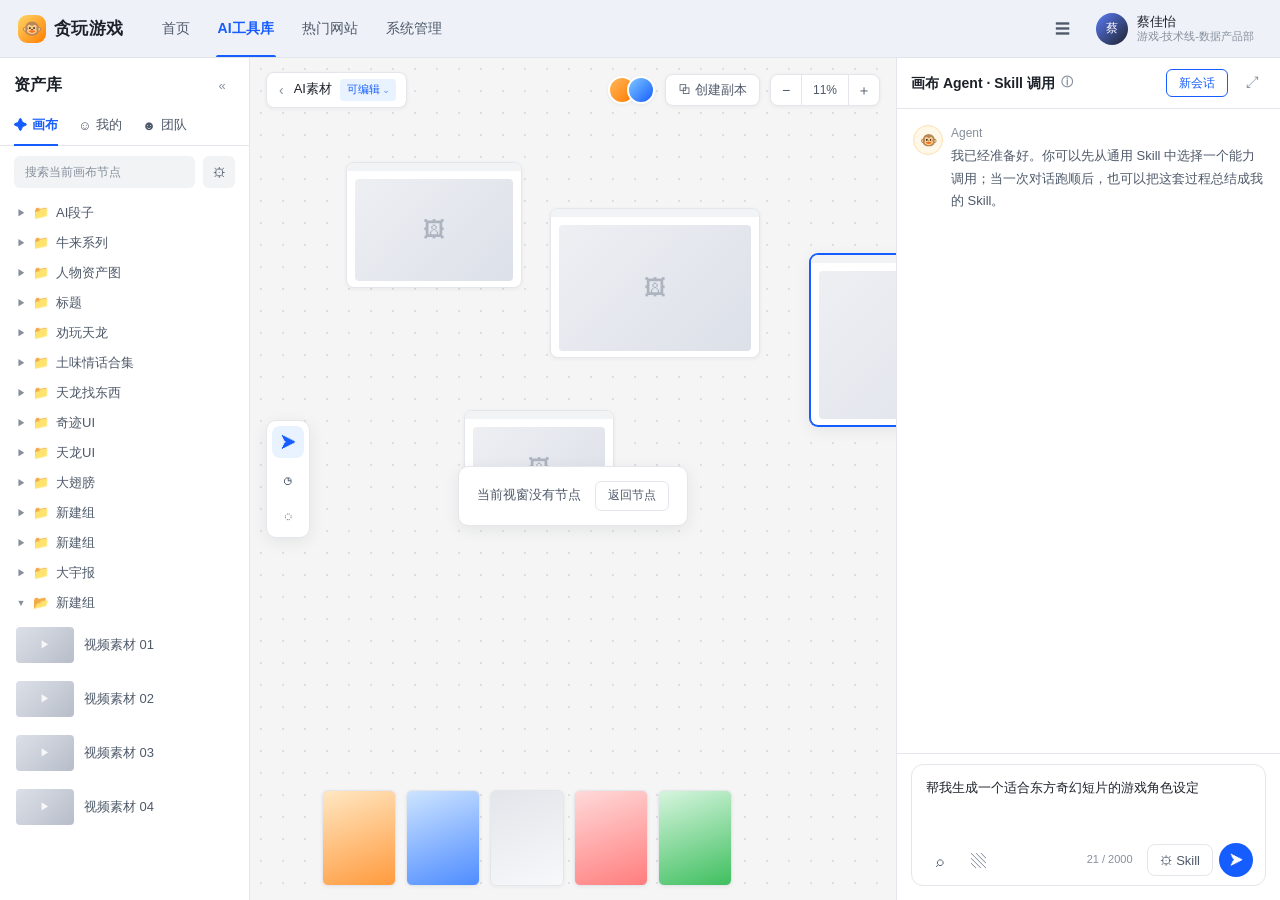
==== commit b267fd7f: "Add favicon stub to avoid 404 in demo console" ====
--- a/skill-agent-demo.html
+++ b/skill-agent-demo.html
@@ -3,6 +3,7 @@
 <head>
   <meta charset="utf-8">
   <meta name="viewport" content="width=device-width, initial-scale=1">
+  <link rel="icon" href="data:,">
   <title>画布 Agent Skill 接入 Demo</title>
   <style>
 :root{
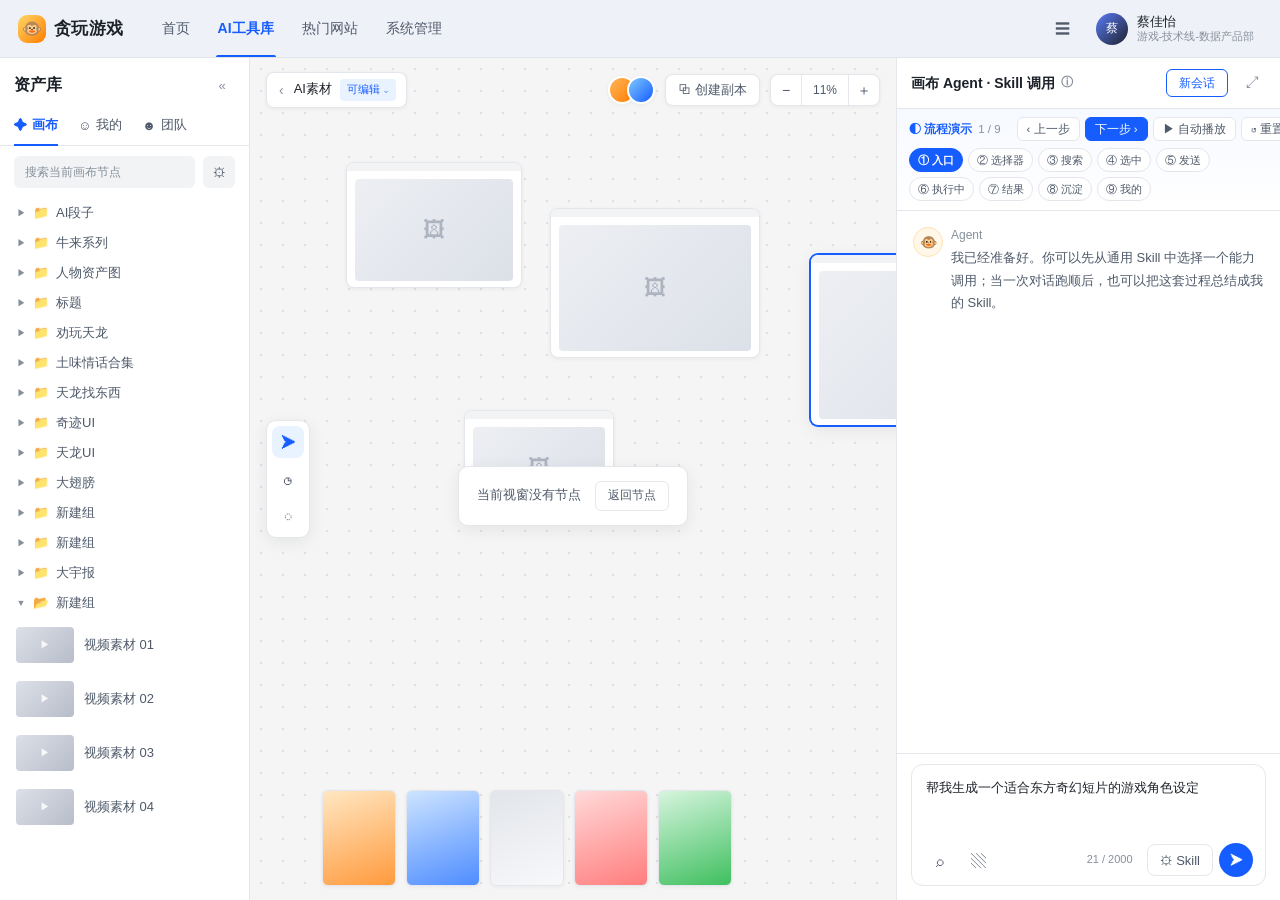
==== commit 70ae1ada: "Fix favourite empty state copy" ====
--- a/skill-agent-demo.html
+++ b/skill-agent-demo.html
@@ -255,7 +255,61 @@
 @media (max-width:1360px){:root{--left-w:250px}}
 @media (max-width:1180px){:root{--left-w:220px;--chat-w:clamp(340px,34vw,440px)}}
 @media (max-width:1040px){.left{display:none}}
-  </style>
+  
+/* ===================== picker v2 ===================== */
+.picker{width:392px;display:none;flex-direction:column;padding:10px 10px 0;max-height:min(472px,calc(100vh - 124px));border-radius:var(--r-lg)}
+.picker.open{display:flex}
+.picker.attached{border-bottom-left-radius:10px;border-bottom-right-radius:10px;box-shadow:0 18px 40px rgba(29,33,41,.16),0 2px 6px rgba(29,33,41,.06)}
+.picker.below{border-radius:10px 10px var(--r-lg) var(--r-lg)}
+.picker-title{display:flex;align-items:center;gap:6px;font-size:13.5px}
+.picker-title .pt-ico{width:18px;height:18px;border-radius:5px;background:var(--brand-soft);color:var(--brand);display:grid;place-items:center;font-size:11px;line-height:1}
+.picker-chips{display:flex;align-items:center;gap:6px;margin-bottom:8px;flex:0 0 auto;border:0;padding:0}
+.tab-btn{border:1px solid var(--line);border-bottom:1px solid var(--line);border-radius:999px;background:#fff;height:26px;padding:0 10px;font-size:12px;color:var(--ink-2);display:inline-flex;align-items:center;gap:5px;margin:0}
+.tab-btn:hover{color:var(--brand);border-color:#B8CBFF;background:var(--brand-soft-2)}
+.tab-btn.active{color:var(--brand);font-weight:600;border-color:#B8CBFF;border-bottom-color:#B8CBFF;background:var(--brand-soft)}
+.tab-btn .cnt{font-size:11px;font-weight:500;opacity:.72}
+.picker-search{position:relative;flex:0 0 auto;margin-bottom:6px}
+.picker-search .s-icon{position:absolute;left:10px;top:50%;transform:translateY(-50%);color:var(--ink-3);font-size:12px;pointer-events:none}
+.picker-search .s-esc{position:absolute;right:8px;top:50%;transform:translateY(-50%);font-size:10px;line-height:15px;color:var(--ink-3);border:1px solid var(--line);border-radius:4px;padding:0 5px;background:#fff;pointer-events:none}
+.search{height:34px;margin:0;border-radius:var(--r-md);padding:0 46px 0 28px;font-size:12.5px;background:var(--brand-soft-2)}
+.search:focus{background:#fff;border-color:var(--brand);box-shadow:0 0 0 3px rgba(22,93,255,.08)}
+.picker-body{flex:1 1 auto;min-height:0;display:flex;flex-direction:column}
+.skill-list{max-height:none;flex:1 1 auto;gap:1px;padding-bottom:4px;overscroll-behavior:contain}
+.skill-group{display:flex;align-items:center;gap:8px;padding:8px 8px 4px;font-size:11px;color:var(--ink-3);font-weight:600;flex:0 0 auto}
+.skill-group .g-line{flex:1;height:1px;background:var(--line-2)}
+.skill-group .g-count{font-weight:500;color:var(--ink-4)}
+.skill-row{border:1px solid transparent;border-radius:var(--r-md);padding:7px 8px;transition:background .12s,border-color .12s}
+.skill-row.cursor{background:var(--brand-soft-2);border-color:#DCE8FF}
+.skill-row.active{background:var(--brand-soft);border-color:#B8CBFF}
+.skill-row.active .skill-name{color:var(--brand);font-weight:600}
+.skill-check{width:18px;height:18px;flex:0 0 auto;border-radius:50%;background:var(--brand);color:#fff;font-size:11px;display:none;place-items:center;line-height:1}
+.skill-row.active .skill-check{display:grid}
+.skill-empty{padding:24px 12px;text-align:center;font-size:12px;color:var(--ink-3);line-height:1.9}
+.picker-foot{display:flex;align-items:center;justify-content:space-between;gap:8px;border-top:1px solid var(--line);padding:7px 6px 8px;font-size:11px;color:var(--ink-3);flex:0 0 auto;margin:0 -10px;padding-left:16px;padding-right:16px;border-radius:0 0 var(--r-lg) var(--r-lg)}
+.picker-foot kbd{font-family:inherit;border:1px solid var(--line);border-radius:4px;padding:0 4px;font-size:10px;color:var(--ink-2);background:#fff}
+.picker-foot .pf-right{color:var(--ink-3);white-space:nowrap}
+
+/* ===================== demo controller ===================== */
+.demo-wrap{flex:0 0 auto;border-bottom:1px solid var(--line);background:linear-gradient(180deg,#F6F9FF,#FFFFFF)}
+.demo-strip{padding:8px 12px 9px;display:flex;flex-direction:column;gap:7px}
+.demo-wrap.min .demo-strip{display:none}
+.demo-mini{display:none;margin:7px 12px;height:26px;padding:0 11px;border-radius:999px;border:1px solid #B8CBFF;background:var(--brand-soft);color:var(--brand);font-size:11.5px;font-weight:600;cursor:pointer}
+.demo-wrap.min .demo-mini{display:inline-flex;align-items:center}
+.demo-top{display:flex;align-items:center;gap:8px}
+.demo-title{font-size:11.5px;font-weight:700;color:var(--brand);white-space:nowrap;display:inline-flex;align-items:center;gap:6px}
+.demo-pos{font-weight:500;color:var(--ink-3)}
+.demo-caption{flex:1;font-size:11px;color:var(--ink-2);overflow:hidden;text-overflow:ellipsis;white-space:nowrap}
+.demo-actions{display:flex;align-items:center;gap:5px;flex:0 0 auto}
+.demo-btn{height:24px;padding:0 9px;border-radius:6px;border:1px solid var(--line);background:#fff;color:var(--ink-2);font-size:11.5px;cursor:pointer;white-space:nowrap}
+.demo-btn:hover{border-color:var(--brand);color:var(--brand)}
+.demo-btn.primary{background:var(--brand);border-color:var(--brand);color:#fff}
+.demo-btn.primary:hover{background:var(--brand-hover);color:#fff}
+.demo-track{display:flex;flex-wrap:wrap;align-items:center;gap:5px}
+.demo-step{height:24px;padding:0 8px;border-radius:999px;border:1px solid var(--line);background:#fff;color:var(--ink-2);font-size:11px;cursor:pointer;white-space:nowrap;display:inline-flex;align-items:center;gap:4px;flex:0 0 auto}
+.demo-step:hover{border-color:#B8CBFF;color:var(--brand)}
+.demo-step.done{color:var(--brand);background:var(--brand-soft-2);border-color:#DCE8FF}
+.demo-step.active{background:var(--brand);border-color:var(--brand);color:#fff;font-weight:600}
+</style>
 </head>
 <body>
   <nav class="topnav">
@@ -373,13 +427,30 @@
         <button class="new-session" id="newSession">新会话</button>
         <button class="chat-expand" aria-label="展开">⤢</button>
       </header>
+      <div class="demo-wrap" id="demoWrap">
+        <div class="demo-strip" id="demoStrip">
+          <div class="demo-top">
+            <span class="demo-title">◐ 流程演示<span class="demo-pos" id="demoPos"></span></span>
+            <span class="demo-caption" id="demoCaption"></span>
+            <span class="demo-actions">
+              <button class="demo-btn" id="demoPrev">‹ 上一步</button>
+              <button class="demo-btn primary" id="demoNext">下一步 ›</button>
+              <button class="demo-btn" id="demoPlay">▶ 自动播放</button>
+              <button class="demo-btn" id="demoReset">↺ 重置</button>
+              <button class="demo-btn" id="demoFold" title="收起演示">—</button>
+            </span>
+          </div>
+          <div class="demo-track" id="demoTrack"></div>
+        </div>
+        <button class="demo-mini" id="demoMini">◐ 流程演示</button>
+      </div>
       <div class="messages" id="messages">
         <div class="msg"><strong>Agent</strong>我已经准备好。你可以先从通用 Skill 中选择一个能力调用；当一次对话跑顺后，也可以把这套过程总结成我的 Skill。</div>
       </div>
       <div class="composer-wrap">
-        <div class="picker" id="picker">
+        <div class="picker" id="picker" role="dialog" aria-label="选择 Skill">
           <div class="picker-head">
-            <div class="picker-title">Skill</div>
+            <div class="picker-title"><span class="pt-ico">⚙</span>选择 Skill</div>
             <div class="create-wrap">
               <button class="create-btn" id="createBtn">＋ 创建</button>
               <div class="create-menu" id="createMenu">
@@ -387,14 +458,22 @@
               </div>
             </div>
           </div>
-          <div class="tabs" role="tablist" aria-label="Skill 分组">
-            <button class="tab-btn active" data-tab="common">通用</button>
-            <button class="tab-btn" data-tab="favorite">收藏</button>
-            <button class="tab-btn" data-tab="mine">我的</button>
+          <div class="picker-chips" role="tablist" aria-label="Skill 分组">
+            <button class="tab-btn active" data-tab="common" role="tab">通用<span class="cnt">0</span></button>
+            <button class="tab-btn" data-tab="favorite" role="tab">收藏<span class="cnt">0</span></button>
+            <button class="tab-btn" data-tab="mine" role="tab">我的<span class="cnt">0</span></button>
+          </div>
+          <div class="picker-search">
+            <span class="s-icon">⌕</span>
+            <input class="search" id="search" placeholder="搜索 Skill 名称、能力或场景" aria-label="搜索 Skill" autocomplete="off">
+            <span class="s-esc">Esc</span>
           </div>
           <div class="picker-body">
-            <input class="search" id="search" placeholder="搜索 Skill" aria-label="搜索 Skill">
-            <div class="skill-list" id="skillList"></div>
+            <div class="skill-list" id="skillList" role="listbox" aria-label="Skill 列表"></div>
+          </div>
+          <div class="picker-foot">
+            <span class="pf-left"><kbd>↑</kbd><kbd>↓</kbd> 移动 · <kbd>Enter</kbd> 选择 · <kbd>Esc</kbd> 关闭</span>
+            <span class="pf-right" id="pickerTotal"></span>
           </div>
         </div>
         <div class="draft-panel" id="draftPanel">
@@ -497,64 +576,131 @@
       detailSkill = null;
       renderRows();
     }
+    let cursorIndex = -1;
+    let visibleRows = [];
+    const recentIds = [];
+
+    function markRecent(id) {
+      const i = recentIds.indexOf(id);
+      if (i > -1) recentIds.splice(i, 1);
+      recentIds.unshift(id);
+      if (recentIds.length > 4) recentIds.pop();
+    }
+    function pickerGroups(items, q) {
+      if (activeTab === 'favorite') return [{ title: '我的收藏', items: items }];
+      if (activeTab === 'mine') return [{ title: '我创建的 Skill', items: items }];
+      if (q) return [{ title: '匹配结果', items: items }];
+      const recent = items.filter(item => recentIds.indexOf(item.id) > -1);
+      const rest = items.filter(item => recentIds.indexOf(item.id) === -1);
+      const groups = [];
+      if (recent.length) groups.push({ title: '最近使用', items: recent });
+      if (rest.length) groups.push({ title: '全部 Skill', items: rest });
+      return groups;
+    }
+    function buildSkillRow(skill) {
+      const row = document.createElement('div');
+      row.className = 'skill-row' + (selected && selected.id === skill.id ? ' active' : '');
+      row.setAttribute('role', 'option');
+      row.dataset.skillId = skill.id;
+      row.innerHTML = '<span class="bolt">⚡</span>'
+        + '<button class="skill-main" type="button">'
+        + '<span class="skill-title-line"><span class="skill-name"></span></span>'
+        + '<span class="skill-desc"></span></button>'
+        + '<span class="skill-check">✓</span>';
+      row.querySelector('.skill-name').textContent = skill.name;
+      row.querySelector('.skill-desc').textContent = skill.desc;
+      const main = row.querySelector('.skill-main');
+      const titleLine = row.querySelector('.skill-title-line');
+      main.addEventListener('click', () => chooseSkill(skill));
+
+      const info = document.createElement('button');
+      info.className = 'info-dot' + (detailSkill && detailSkill.id === skill.id ? ' active' : '');
+      info.title = '查看详情';
+      info.type = 'button';
+      info.textContent = 'i';
+      info.addEventListener('click', (event) => {
+        event.stopPropagation();
+        detailSkill = detailSkill && detailSkill.id === skill.id ? null : skill;
+        renderRows();
+      });
+      titleLine.appendChild(info);
+
+      const fav = document.createElement('button');
+      fav.className = 'row-action favorite' + (favoriteIds.has(skill.id) ? ' active' : '');
+      fav.type = 'button';
+      fav.title = favoriteIds.has(skill.id) ? '取消收藏' : '收藏';
+      fav.textContent = favoriteIds.has(skill.id) ? '★' : '☆';
+      fav.addEventListener('click', (event) => {
+        event.stopPropagation();
+        toggleFavorite(skill);
+      });
+      row.appendChild(fav);
+
+      const popover = document.createElement('div');
+      popover.className = 'detail-popover' + (detailSkill && detailSkill.id === skill.id ? ' open' : '');
+      popover.innerHTML = '<div><strong>适用场景：</strong>' + (skill.scene || '适合复用当前对话中的稳定工作流') + '</div>'
+        + '<div><strong>需要输入：</strong>' + (skill.input || '任务目标、素材信息、风格要求') + '</div>'
+        + '<div><strong>预期输出：</strong>' + (skill.output || '结构化结果、可复用提示词、下一步建议') + '</div>';
+      popover.addEventListener('click', (event) => event.stopPropagation());
+      row.appendChild(popover);
+
+      visibleRows.push({ skill: skill, el: row });
+      return row;
+    }
+    function updatePickerMeta(total) {
+      const counts = { common: confirmedSkills.length, favorite: favoriteIds.size, mine: mySkills.length };
+      tabBtns.forEach(btn => {
+        let badge = btn.querySelector('.cnt');
+        if (!badge) {
+          badge = document.createElement('span');
+          badge.className = 'cnt';
+          btn.appendChild(badge);
+        }
+        badge.textContent = String(counts[btn.dataset.tab] || 0);
+      });
+      const totalEl = document.getElementById('pickerTotal');
+      if (totalEl) totalEl.textContent = '共 ' + total + ' 个 Skill';
+    }
+    function paintCursor() {
+      visibleRows.forEach((item, index) => item.el.classList.toggle('cursor', index === cursorIndex));
+    }
+    function moveCursor(delta) {
+      if (!visibleRows.length) return;
+      cursorIndex = (cursorIndex + delta + visibleRows.length) % visibleRows.length;
+      paintCursor();
+      const target = visibleRows[cursorIndex].el;
+      if (target && target.scrollIntoView) target.scrollIntoView({ block: 'nearest' });
+    }
     function renderRows() {
       const q = search.value.trim().toLowerCase();
+      const items = filtered(currentItems(), q);
       skillList.innerHTML = '';
-      const visible = filtered(currentItems(), q);
-      if (visible.length) {
-        visible.forEach(skill => {
-          const row = document.createElement('div');
-          row.className = 'skill-row' + (selected && selected.id === skill.id ? ' active' : '');
-
-          const bolt = document.createElement('span');
-          bolt.className = 'bolt';
-          bolt.textContent = '⚡';
-
-          const main = document.createElement('button');
-          main.className = 'skill-main';
-          main.innerHTML = '<div class="skill-title-line"><span class="skill-name">' + skill.name + '</span></div><div class="skill-desc">' + skill.desc + '</div>';
-          main.addEventListener('click', () => chooseSkill(skill));
-
-          const info = document.createElement('button');
-          info.className = 'info-dot' + (detailSkill && detailSkill.id === skill.id ? ' active' : '');
-          info.title = '查看详情';
-          info.textContent = 'i';
-          info.addEventListener('click', (event) => {
-            event.stopPropagation();
-            detailSkill = detailSkill && detailSkill.id === skill.id ? null : skill;
-            renderRows();
-          });
-          main.querySelector('.skill-title-line').appendChild(info);
-
-          const fav = document.createElement('button');
-          fav.className = 'row-action favorite' + (favoriteIds.has(skill.id) ? ' active' : '');
-          fav.title = favoriteIds.has(skill.id) ? '取消收藏' : '收藏';
-          fav.textContent = favoriteIds.has(skill.id) ? '★' : '☆';
-          fav.addEventListener('click', (event) => {
-            event.stopPropagation();
-            toggleFavorite(skill);
-          });
-
-          const popover = document.createElement('div');
-          popover.className = 'detail-popover' + (detailSkill && detailSkill.id === skill.id ? ' open' : '');
-          popover.innerHTML = '<div><strong>适用场景：</strong>' + (skill.scene || '适合复用当前对话中的稳定工作流') + '</div>'
-            + '<div><strong>需要输入：</strong>' + (skill.input || '任务目标、素材信息、风格要求') + '</div>'
-            + '<div><strong>预期输出：</strong>' + (skill.output || '结构化结果、可复用提示词、下一步建议') + '</div>';
-          popover.addEventListener('click', event => event.stopPropagation());
-
-          row.append(bolt, main, fav, popover);
-          skillList.appendChild(row);
-        });
-      } else {
+      visibleRows = [];
+      if (!items.length) {
         const empty = document.createElement('div');
-        empty.className = 'empty';
-        empty.textContent = activeTab === 'favorite'
-          ? '还没有收藏的 Skill，可以在通用或我的列表里点星标收藏'
-          : activeTab === 'mine'
-            ? '还没有你创建的 Skill，可以从右上角“创建”里将本次对话转化为 Skill'
-            : '没找到合适的 Skill';
+        empty.className = 'skill-empty';
+        let emptyText = '暂无 Skill';
+        if (activeTab === 'mine') emptyText = '还没有自己的 Skill。点右上角「＋ 创建」，把本次对话沉淀成 Skill。';
+        else if (activeTab === 'favorite') emptyText = '还没有收藏的 Skill，可以在「通用」或「我的」列表里点星标收藏。';
+        else if (q) emptyText = '没有找到匹配的 Skill，换个关键词试试。';
+        empty.textContent = emptyText;
         skillList.appendChild(empty);
-      }
+        cursorIndex = -1;
+        updatePickerMeta(0);
+        return;
+      }
+      pickerGroups(items, q).forEach(group => {
+        const head = document.createElement('div');
+        head.className = 'skill-group';
+        head.innerHTML = '<span class="g-title"></span><span class="g-line"></span><span class="g-count"></span>';
+        head.querySelector('.g-title').textContent = group.title;
+        head.querySelector('.g-count').textContent = String(group.items.length);
+        skillList.appendChild(head);
+        group.items.forEach(skill => skillList.appendChild(buildSkillRow(skill)));
+      });
+      if (cursorIndex < 0 || cursorIndex >= visibleRows.length) cursorIndex = 0;
+      paintCursor();
+      updatePickerMeta(items.length);
     }
     function toggleFavorite(skill) {
       if (favoriteIds.has(skill.id)) favoriteIds.delete(skill.id);
@@ -569,6 +715,7 @@
       skillBtn.classList.add('active');
       picker.classList.remove('open');
       createMenu.classList.remove('open');
+      markRecent(skill.id);
       renderRows();
       promptInput.focus();
     }
@@ -846,6 +993,8 @@
     }
     function positionPickerToSkillButton() {
       if (!picker.classList.contains('open')) return;
+      picker.classList.remove('attached');
+      picker.classList.remove('below');
       picker.style.visibility = 'hidden';
       picker.style.left = '0px';
       picker.style.top = '0px';
@@ -854,17 +1003,39 @@
       const buttonRect = skillBtn.getBoundingClientRect();
       const panelRect = picker.getBoundingClientRect();
       const chatRect = document.querySelector('.chat').getBoundingClientRect();
-      const gap = 8;
-      const minLeft = chatRect.left + 12;
-      const maxLeft = chatRect.right - panelRect.width - 12;
+      const pad = 10;
       const preferredLeft = buttonRect.right - panelRect.width;
-      const left = Math.max(minLeft, Math.min(maxLeft, preferredLeft));
-      const top = Math.max(12, buttonRect.top - panelRect.height - gap);
+      const maxLeft = Math.max(chatRect.left + pad, chatRect.right - panelRect.width - pad);
+      const left = Math.max(chatRect.left + pad, Math.min(maxLeft, preferredLeft));
+      let below = false;
+      let top = buttonRect.top - panelRect.height;
+      if (top < pad) {
+        top = buttonRect.bottom;
+        below = true;
+      }
+      picker.classList.add('attached');
+      if (below) picker.classList.add('below');
       picker.style.left = left + 'px';
       picker.style.top = top + 'px';
       picker.style.visibility = 'visible';
     }
-
+    function openPicker(tab) {
+      if (tab) setActiveTab(tab);
+      draftPanel.classList.remove('open');
+      createMenu.classList.remove('open');
+      picker.classList.add('open');
+      cursorIndex = 0;
+      renderRows();
+      requestAnimationFrame(positionPickerToSkillButton);
+      try { search.focus(); } catch (err) {}
+    }
+    function closePicker() {
+      picker.classList.remove('open');
+      picker.classList.remove('attached');
+      picker.classList.remove('below');
+      createMenu.classList.remove('open');
+      cursorIndex = -1;
+    }
     function maybeShowSaveToast() {
       if (saveToastDismissed || draftPanel.classList.contains('open')) return;
       if (conversationTurns >= 4) saveStrip.classList.add('show');
@@ -894,16 +1065,22 @@
         tail: '来源：' + (data.source || 'real skill bridge')
       };
     }
-    skillBtn.addEventListener('click', () => {
-      picker.classList.toggle('open');
-      draftPanel.classList.remove('open');
-      createMenu.classList.remove('open');
+    skillBtn.addEventListener('click', (event) => {
+      event.stopPropagation();
       if (picker.classList.contains('open')) {
-        requestAnimationFrame(positionPickerToSkillButton);
-        search.focus();
+        closePicker();
+        skillBtn.classList.remove('active');
+      } else {
+        openPicker();
+        skillBtn.classList.add('active');
       }
     });
-    tabBtns.forEach(btn => btn.addEventListener('click', () => setActiveTab(btn.dataset.tab)));
+    tabBtns.forEach(btn => btn.addEventListener('click', () => {
+      setActiveTab(btn.dataset.tab);
+      cursorIndex = 0;
+      paintCursor();
+      try { search.focus(); } catch (err) {}
+    }));
     createBtn.addEventListener('click', (event) => {
       event.stopPropagation();
       createMenu.classList.toggle('open');
@@ -914,7 +1091,26 @@
       draftPanel.classList.add('open');
     });
     search.addEventListener('focus', closeDetailPopover);
-    search.addEventListener('input', renderRows);
+    search.addEventListener('input', () => { cursorIndex = 0; renderRows(); });
+    picker.addEventListener('keydown', (event) => {
+      if (!picker.classList.contains('open')) return;
+      if (event.key === 'ArrowDown') {
+        event.preventDefault();
+        moveCursor(1);
+      } else if (event.key === 'ArrowUp') {
+        event.preventDefault();
+        moveCursor(-1);
+      } else if (event.key === 'Enter') {
+        if (visibleRows.length) {
+          event.preventDefault();
+          chooseSkill(visibleRows[cursorIndex].skill);
+        }
+      } else if (event.key === 'Escape') {
+        event.preventDefault();
+        closePicker();
+        skillBtn.classList.remove('active');
+      }
+    });
     removeSkill.addEventListener('click', () => {
       selected = null;
       selectedTag.classList.remove('show');
@@ -927,47 +1123,35 @@
         addMessage('Agent', '请先选择一个 Skill，或移除 Skill 后作为普通对话继续。');
         return;
       }
-      addMessage('你', '<strong>使用：' + selected.name + '</strong>' + (text || '执行当前任务'));
-      promptInput.value = '';
       const chosen = selected;
       const executionPlan = buildExecutionPlan(chosen, text);
-      renderExecutionDock(chosen, text, 0, executionPlan, { points: [], tail: '' });
-      await wait(420);
-      renderExecutionDock(chosen, text, 1, executionPlan, { points: [], tail: '' });
-      await wait(420);
-      renderExecutionDock(chosen, text, 2, executionPlan, { points: [], tail: '' });
-      await wait(420);
-      renderExecutionDock(chosen, text, 3, executionPlan, { points: [], tail: '' });
+      const result = buildSkillResult(chosen, text);
+      addMessage('你', '<strong>使用：' + chosen.name + '</strong>' + (text || '执行当前任务'));
+      promptInput.value = '';
+      promptInput.dispatchEvent(new Event('input'));
+      const card = document.createElement('div');
+      card.className = 'msg';
+      messages.appendChild(card);
+      for (let stage = 0; stage <= executionPlan.length; stage += 1) {
+        renderExecutionCard(card, chosen, text, stage, executionPlan, result);
+        if (stage < executionPlan.length) await wait(560);
+      }
       try {
         const real = await callRealSkill(chosen, text || '帮我生成一个适合东方奇幻短片的游戏角色设定');
-        renderExecutionDock(chosen, text, 4, executionPlan, { points: [], tail: '真实调用成功' });
-        const realResult = buildRealResultPayload(chosen, text, real);
-        addMessage('Agent', buildResultHtml(chosen, realResult).replace('<strong>Agent</strong>', ''));
-        conversationTurns += 1;
-        draftName.value = '对话转化流程';
-        draftDesc.value = '从本次「' + chosen.name + '」对话总结出的个人 Skill，可在后续类似任务中复用';
-        draftInput.value = chosen.input || '任务目标、素材信息、风格要求、输出用途';
-        draftOutput.value = chosen.output || '结构化结果、可复用提示词、下一步建议';
-        selected = null;
-        selectedTag.classList.remove('show');
-        skillBtn.classList.remove('active');
-        renderRows();
-        maybeShowSaveToast();
+        renderExecutionCard(card, chosen, text, executionPlan.length, executionPlan, buildRealResultPayload(chosen, text, real));
       } catch (error) {
-        const fallback = buildSkillResult(chosen, text);
-        renderExecutionDock(chosen, text, 4, executionPlan, { points: [], tail: '演示结果' });
-        addMessage('Agent', buildResultHtml(chosen, fallback).replace('<strong>Agent</strong>', ''));
-        conversationTurns += 1;
-        draftName.value = '角色设定生成';
-        draftDesc.value = '从本次「' + chosen.name + '」对话总结出的个人 Skill，可在后续类似任务中复用';
-        draftInput.value = chosen.input || '任务目标、素材信息、风格要求、输出用途';
-        draftOutput.value = chosen.output || '结构化结果、可复用提示词、下一步建议';
-        selected = null;
-        selectedTag.classList.remove('show');
-        skillBtn.classList.remove('active');
-        renderRows();
-        maybeShowSaveToast();
-      }
+        renderExecutionCard(card, chosen, text, executionPlan.length, executionPlan, result);
+      }
+      conversationTurns += 1;
+      draftName.value = '角色设定生成';
+      draftDesc.value = '从本次「' + chosen.name + '」对话总结出的个人 Skill，可在后续类似任务中复用';
+      draftInput.value = chosen.input || '任务目标、素材信息、风格要求、输出用途';
+      draftOutput.value = chosen.output || '结构化结果、可复用提示词、下一步建议';
+      selected = null;
+      selectedTag.classList.remove('show');
+      skillBtn.classList.remove('active');
+      renderRows();
+      maybeShowSaveToast();
     });
     openDraft.addEventListener('click', () => {
       draftPanel.classList.add('open');
@@ -979,23 +1163,6 @@
     });
     closeDraft.addEventListener('click', () => draftPanel.classList.remove('open'));
     cancelDraft.addEventListener('click', () => draftPanel.classList.remove('open'));
-    saveSkill.addEventListener('click', () => {
-      const name = draftName.value.trim() || '我的 Skill';
-      const desc = draftDesc.value.trim() || '从对话总结出的个人 Skill';
-      mySkills.unshift({
-        name,
-        id: 'my-' + Date.now(),
-        desc,
-        scene: '从当前对话沉淀出的个人复用流程',
-        input: draftInput.value.trim() || '任务目标、素材信息、风格要求',
-        output: draftOutput.value.trim() || '结构化结果、可复用提示词、下一步建议'
-      });
-      draftPanel.classList.remove('open');
-      saveStrip.classList.remove('show');
-      addMessage('Agent', '已保存到我的 Skill。现在已经切到「我的」列表，你可以直接选择刚生成的 Skill 再次调用，也可以点星标收藏。');
-      picker.classList.add('open');
-      setActiveTab('mine');
-    });
     document.addEventListener('click', (event) => {
       const clickedDetail = event.target.closest('.info-dot') || event.target.closest('.detail-popover');
       if (detailSkill && !clickedDetail) closeDetailPopover();
@@ -1014,6 +1181,171 @@
         closeDetailPopover();
       }
     });
+    /* ===================== 流程演示 · 状态切换 ===================== */
+    const DEFAULT_PROMPT = '帮我生成一个适合东方奇幻短片的游戏角色设定';
+    const GREETING = '<div class="msg"><strong>Agent</strong>我已经准备好。你可以先从通用 Skill 中选择一个能力调用；当一次对话跑顺后，也可以把这套过程总结成我的 Skill。</div>';
+    let demoIndex = -1;
+
+    function setPrompt(value) {
+      promptInput.value = value;
+      promptInput.dispatchEvent(new Event('input'));
+    }
+    function demoIdle() {
+      messages.innerHTML = GREETING;
+      runDock.className = 'run-dock';
+      runDock.innerHTML = '';
+      saveStrip.classList.remove('show');
+      draftPanel.classList.remove('open');
+      closePicker();
+      skillBtn.classList.remove('active');
+      closeDetailPopover();
+      selected = null;
+      selectedTag.classList.remove('show');
+      conversationTurns = 0;
+      saveToastDismissed = false;
+      search.value = '';
+      activeTab = 'common';
+      cursorIndex = -1;
+      detailSkill = null;
+      tabBtns.forEach(btn => btn.classList.toggle('active', btn.dataset.tab === 'common'));
+      setPrompt(DEFAULT_PROMPT);
+      renderRows();
+      messages.scrollTop = 0;
+    }
+    function demoSearch(value) {
+      search.value = value;
+      cursorIndex = 0;
+      renderRows();
+      paintCursor();
+      requestAnimationFrame(positionPickerToSkillButton);
+    }
+    function demoChoose(id) {
+      const skill = allSkills().filter(item => item.id === id)[0] || confirmedSkills[0];
+      chooseSkill(skill);
+      setPrompt(DEFAULT_PROMPT);
+    }
+    function demoRun(stage) {
+      const skill = selected || confirmedSkills[0];
+      const text = promptInput.value.trim() || DEFAULT_PROMPT;
+      const plan = buildExecutionPlan(skill, text);
+      const result = buildSkillResult(skill, text);
+      messages.innerHTML = GREETING;
+      addMessage('你', '<strong>使用：' + skill.name + '</strong>' + text);
+      const card = document.createElement('div');
+      card.className = 'msg';
+      renderExecutionCard(card, skill, text, stage, plan, result);
+      messages.appendChild(card);
+      messages.scrollTop = messages.scrollHeight;
+      if (stage >= plan.length) {
+        selected = null;
+        selectedTag.classList.remove('show');
+        skillBtn.classList.remove('active');
+        conversationTurns = 2;
+        renderRows();
+      }
+    }
+    function demoDistill() {
+      conversationTurns = 4;
+      saveToastDismissed = false;
+      saveStrip.classList.add('show');
+      draftPanel.classList.add('open');
+      draftName.value = '分镜脚本生成流程';
+      draftDesc.value = '从本次「脚本生成器」对话总结出的个人 Skill，可在后续类似任务中复用';
+      draftInput.value = '角色类型、世界观、风格关键词、用途';
+      draftOutput.value = '角色定位、外观关键词、性格设定、可继续扩写的提示词';
+      messages.scrollTop = messages.scrollHeight;
+    }
+    function commitDraft() {
+      const name = draftName.value.trim() || '我的 Skill';
+      const desc = draftDesc.value.trim() || '从对话总结出的个人 Skill';
+      mySkills.unshift({
+        name: name,
+        id: 'my-' + Date.now(),
+        desc: desc,
+        scene: '从当前对话沉淀出的个人复用流程',
+        input: draftInput.value.trim() || '任务目标、素材信息、风格要求',
+        output: draftOutput.value.trim() || '结构化结果、可复用提示词、下一步建议'
+      });
+      draftPanel.classList.remove('open');
+      saveStrip.classList.remove('show');
+      selected = null;
+      selectedTag.classList.remove('show');
+      addMessage('Agent', '已保存到「我的 Skill」。现在已切到「我的」列表，可以直接再次调用刚沉淀的 Skill，也可以点星标收藏。');
+      openPicker('mine');
+      skillBtn.classList.add('active');
+      messages.scrollTop = messages.scrollHeight;
+    }
+
+    const DEMO_STEPS = [
+      { label: '① 入口', caption: '默认态：对话区底部是 Skill 入口胶囊，尚未选择任何 Skill。', run: function () { demoIdle(); } },
+      { label: '② 选择器', caption: '点击胶囊，选择器贴着胶囊上方弹出；按「通用 / 收藏 / 我的」分组并显示数量。', run: function () { demoIdle(); openPicker(); skillBtn.classList.add('active'); } },
+      { label: '③ 搜索', caption: '输入关键词即时过滤；↑ ↓ 移动高亮，Enter 直接选中，Esc 关闭。', run: function () { demoIdle(); openPicker(); skillBtn.classList.add('active'); demoSearch('提示词'); } },
+      { label: '④ 选中', caption: '选中后 Skill 以胶囊标签挂载到输入框上方，可一键移除或更换。', run: function () { demoIdle(); openPicker(); skillBtn.classList.add('active'); demoSearch(''); demoChoose('script-generator'); } },
+      { label: '⑤ 发送', caption: 'Skill 与自然语言需求一起发送，Agent 先拆出任务清单。', run: function () { demoIdle(); demoChoose('script-generator'); setPrompt(DEFAULT_PROMPT); demoRun(0); } },
+      { label: '⑥ 执行中', caption: '任务清单逐步推进，进度实时回写（2 / 4），可展开查看每一步。', run: function () { demoIdle(); demoChoose('script-generator'); setPrompt(DEFAULT_PROMPT); demoRun(2); } },
+      { label: '⑦ 结果', caption: '执行完成（4 / 4），结果以结构化卡片回填到对话流，可继续追问或换 Skill。', run: function () { demoIdle(); demoChoose('script-generator'); setPrompt(DEFAULT_PROMPT); demoRun(4); } },
+      { label: '⑧ 沉淀', caption: '达到可沉淀信号后，输入框上方出现「总结为我的 Skill」，确认草稿即可保存。', run: function () { demoDistill(); } },
+      { label: '⑨ 我的', caption: '保存成功，选择器切到「我的」，刚沉淀的 Skill 可直接再次调用或收藏。', run: function () { commitDraft(); } }
+    ];
+    const demoStepBtns = [];
+    const demoCaption = document.getElementById('demoCaption');
+    const demoPos = document.getElementById('demoPos');
+    const demoTrack = document.getElementById('demoTrack');
+    const demoWrapEl = document.getElementById('demoWrap');
+    DEMO_STEPS.forEach(function (step, index) {
+      const btn = document.createElement('button');
+      btn.type = 'button';
+      btn.className = 'demo-step';
+      btn.textContent = step.label;
+      btn.addEventListener('click', function () { goDemoStep(index); });
+      demoTrack.appendChild(btn);
+      demoStepBtns.push(btn);
+    });
+    function paintDemoUI() {
+      demoStepBtns.forEach(function (btn, index) {
+        btn.className = 'demo-step' + (index === demoIndex ? ' active' : (index < demoIndex ? ' done' : ''));
+      });
+      if (demoCaption && DEMO_STEPS[demoIndex]) demoCaption.textContent = DEMO_STEPS[demoIndex].caption;
+      if (demoPos) demoPos.textContent = ' ' + (demoIndex + 1) + ' / ' + DEMO_STEPS.length;
+      const activeBtn = demoStepBtns[demoIndex];
+      if (activeBtn && activeBtn.scrollIntoView) activeBtn.scrollIntoView({ block: 'nearest', inline: 'nearest' });
+    }
+    function goDemoStep(index) {
+      if (index < 0) index = 0;
+      if (index > DEMO_STEPS.length - 1) index = DEMO_STEPS.length - 1;
+      demoIndex = index;
+      for (let i = 0; i <= index; i += 1) DEMO_STEPS[i].run();
+      paintDemoUI();
+    }
+    document.getElementById('demoNext').addEventListener('click', function () { goDemoStep(demoIndex + 1); });
+    document.getElementById('demoPrev').addEventListener('click', function () { goDemoStep(demoIndex - 1); });
+    document.getElementById('demoReset').addEventListener('click', function () { goDemoStep(0); });
+    document.getElementById('demoFold').addEventListener('click', function () { demoWrapEl.classList.add('min'); });
+    document.getElementById('demoMini').addEventListener('click', function () { demoWrapEl.classList.remove('min'); });
+    let demoPlayTimer = null;
+    const demoPlayBtn = document.getElementById('demoPlay');
+    function stopDemoPlay() {
+      if (demoPlayTimer) { clearInterval(demoPlayTimer); demoPlayTimer = null; }
+      demoPlayBtn.textContent = '▶ 自动播放';
+    }
+    demoPlayBtn.addEventListener('click', function () {
+      if (demoPlayTimer) { stopDemoPlay(); return; }
+      if (demoIndex >= DEMO_STEPS.length - 1) goDemoStep(0);
+      demoPlayBtn.textContent = '❚❚ 暂停';
+      demoPlayTimer = setInterval(function () {
+        if (demoIndex >= DEMO_STEPS.length - 1) { stopDemoPlay(); return; }
+        goDemoStep(demoIndex + 1);
+      }, 2400);
+    });
+    window.__demo = {
+      go: goDemoStep,
+      next: function () { goDemoStep(demoIndex + 1); },
+      reset: function () { goDemoStep(0); },
+      steps: DEMO_STEPS,
+      index: function () { return demoIndex; }
+    };
+    saveSkill.addEventListener('click', commitDraft);
+    goDemoStep(0);
     window.addEventListener('resize', positionPickerToSkillButton);
     renderRows();
   </script>
